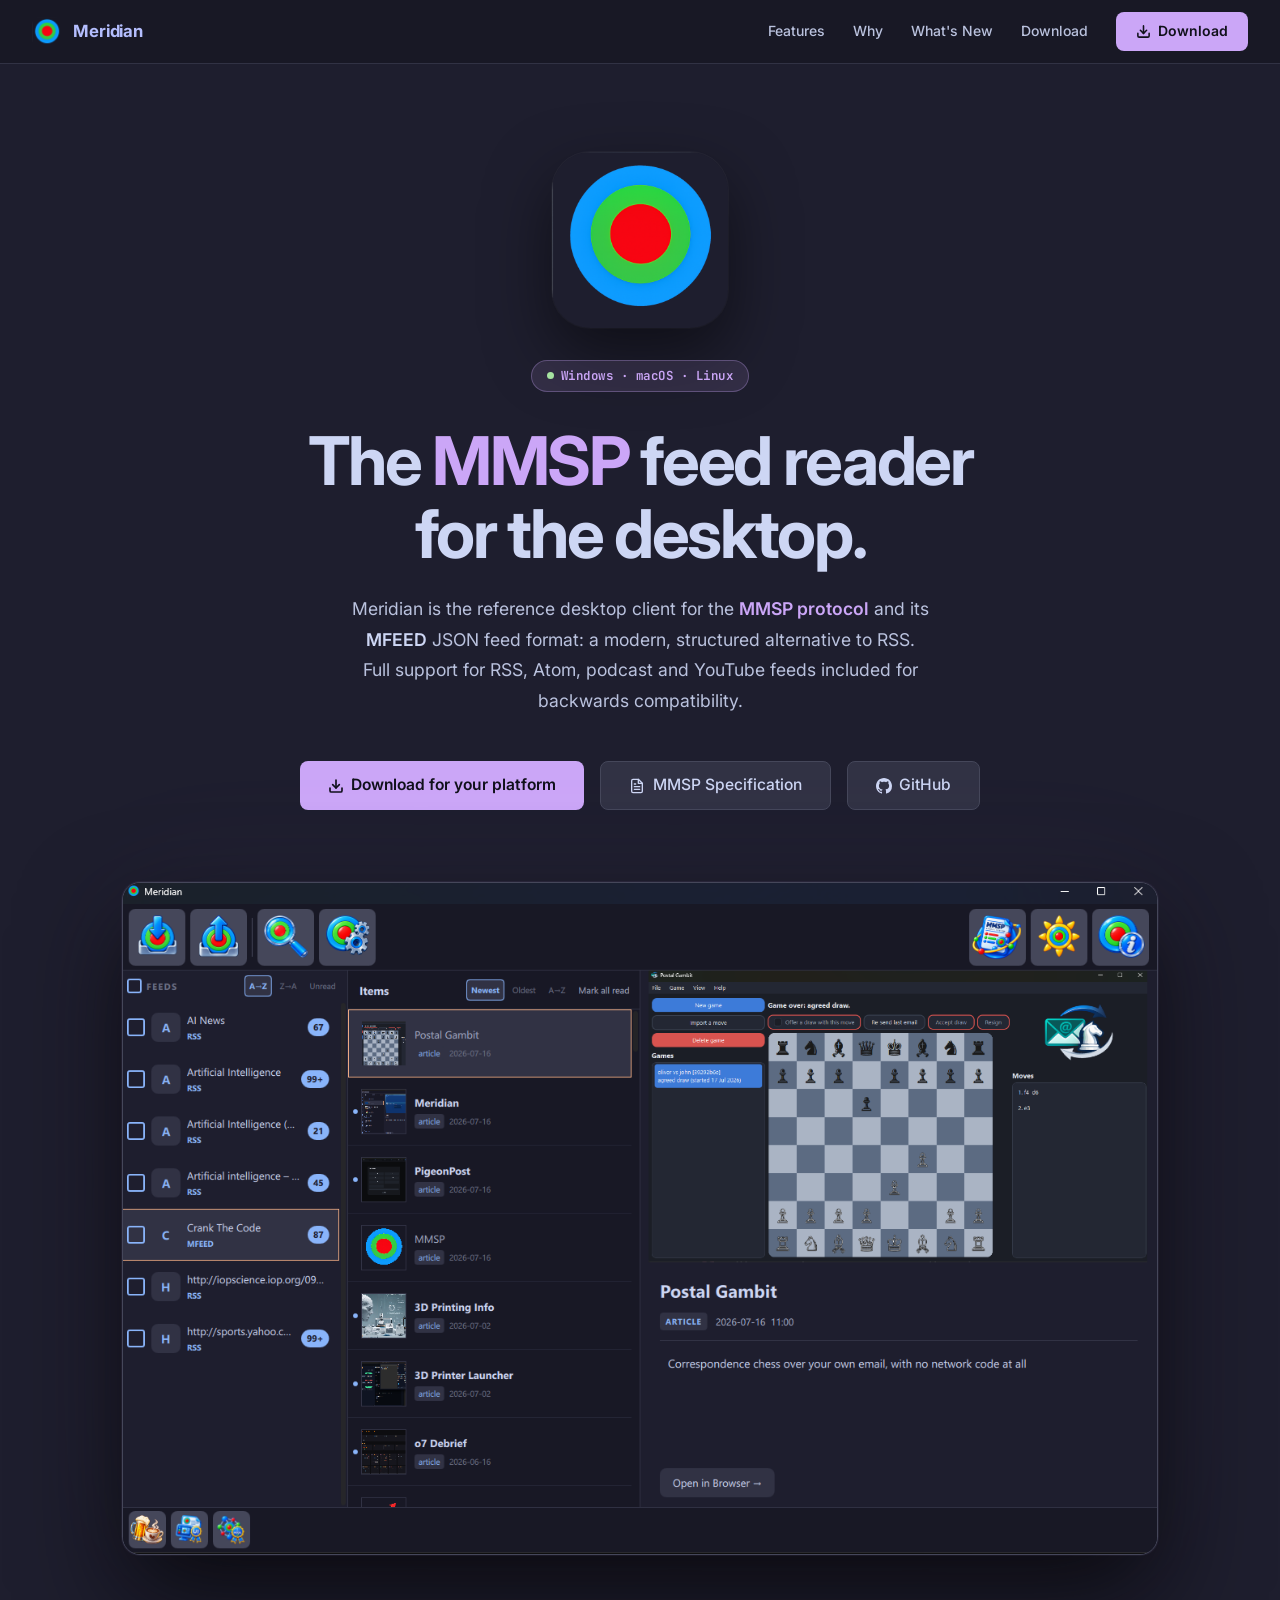
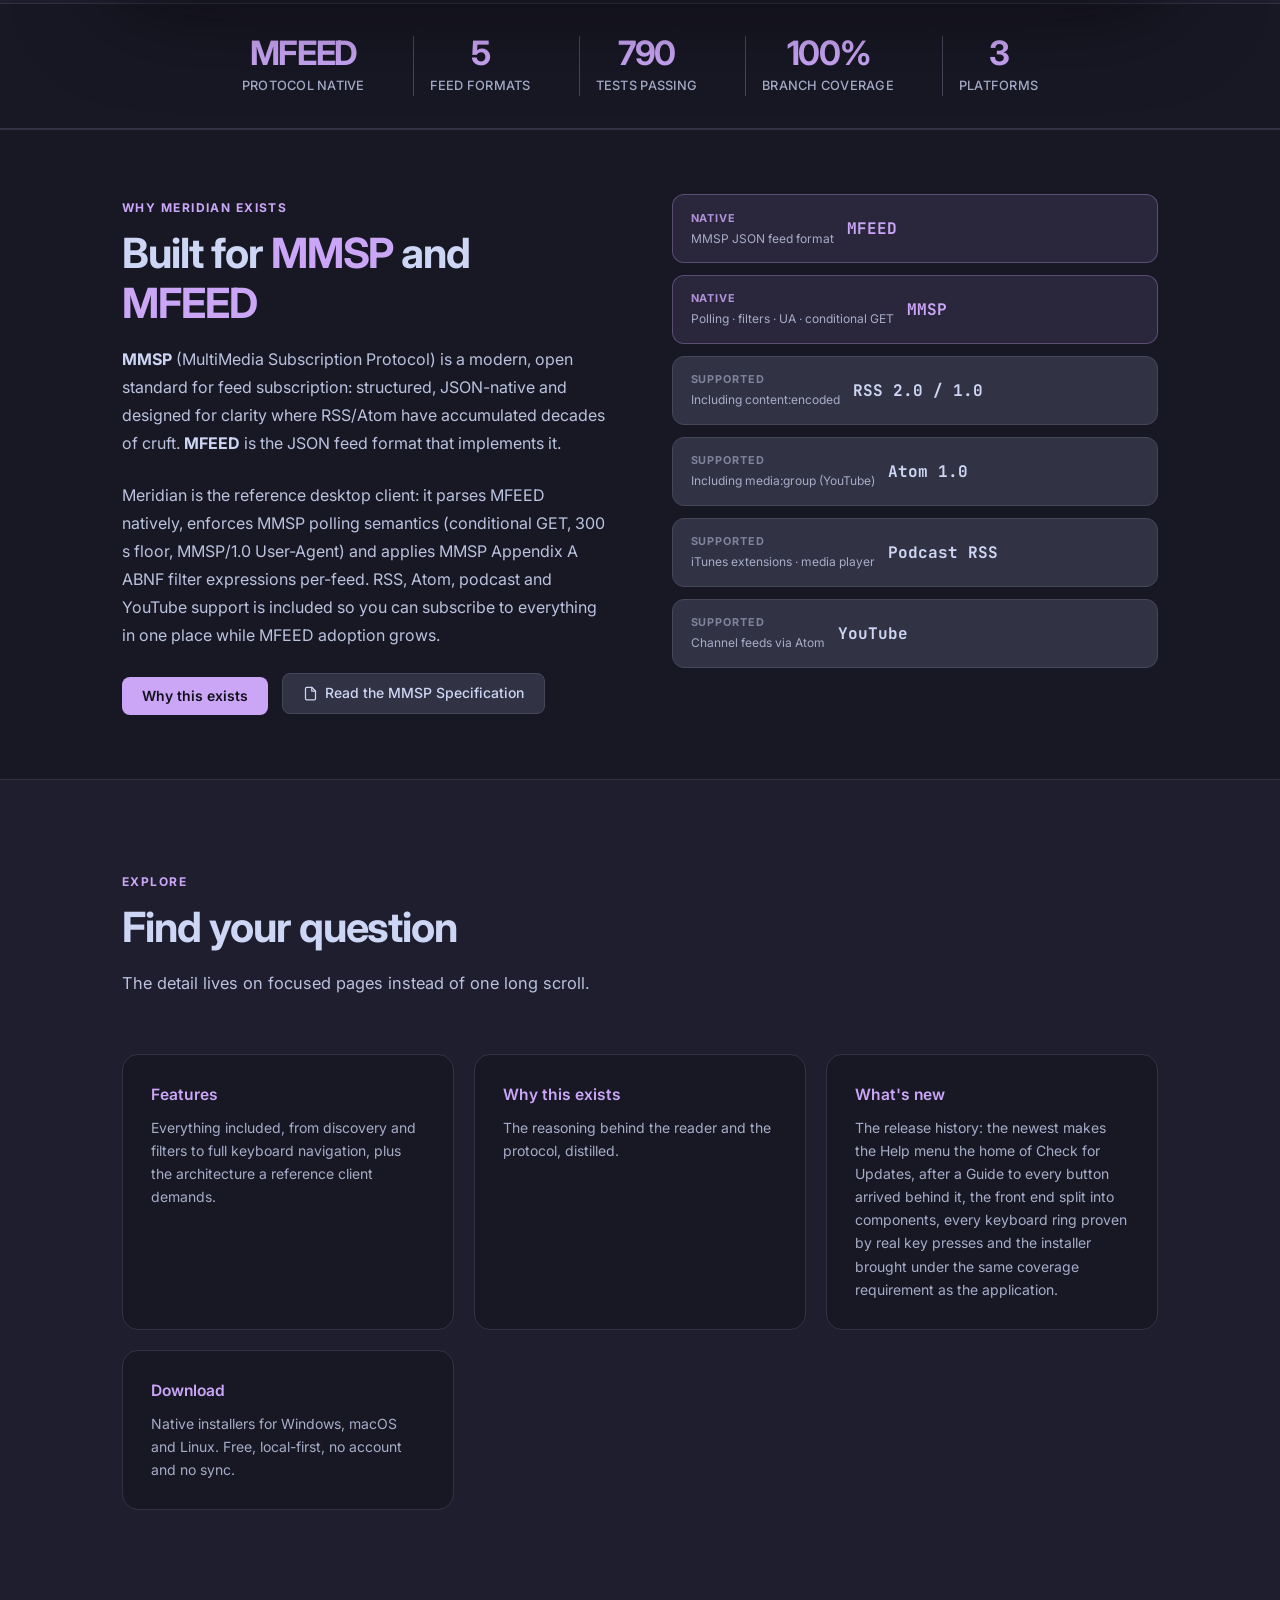
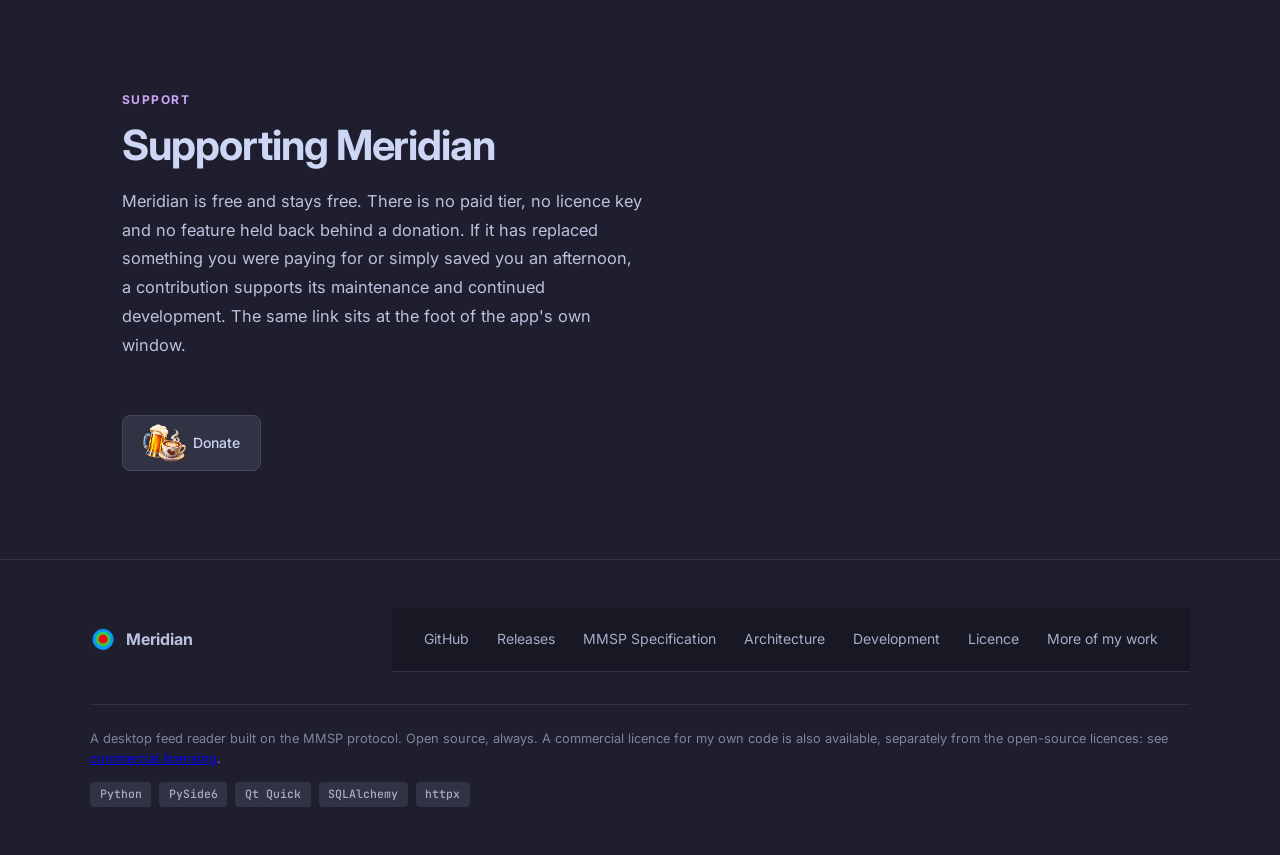
==== docs/index.html @ 567897d0 "Link the rest of my work from every footer Every page's footer now ends with More of my work, leadin" ====
<!DOCTYPE html>
<html lang="en">
<head>
  <meta charset="UTF-8">
  <meta name="viewport" content="width=device-width, initial-scale=1.0">
  <title>Meridian: MMSP / MFEED Reader</title>
  <meta name="description" content="The reference desktop client for the MMSP protocol and MFEED format. Also supports RSS, Atom, podcast and YouTube feeds. Native Qt Quick UI, Catppuccin themes, full keyboard navigation.">
  <link rel="icon" href="favicon.ico" sizes="any">
  <link rel="icon" type="image/png" sizes="32x32" href="favicon-32.png">
  <link rel="apple-touch-icon" href="meridian-512.png">
  <link rel="canonical" href="https://ernster.dev/meridian/">
  <!-- Social link previews. og:image must be an absolute URL and a raster
       format; Discord and X will not resolve a relative path or render SVG. -->
  <meta property="og:type" content="website">
  <meta property="og:site_name" content="Meridian">
  <meta property="og:url" content="https://ernster.dev/meridian/">
  <meta property="og:title" content="Meridian: MMSP / MFEED Reader">
  <meta property="og:description" content="The reference desktop client for the MMSP protocol and MFEED format. Also supports RSS, Atom, podcast and YouTube feeds. Native Qt Quick UI, Catppuccin themes, full keyboard navigation.">
  <meta property="og:image" content="https://ernster.dev/meridian/meridian-512.png">
  <meta property="og:image:width" content="512">
  <meta property="og:image:height" content="512">
  <meta property="og:image:alt" content="Meridian app icon">
  <meta property="og:locale" content="en_GB">
  <meta name="twitter:card" content="summary">
  <meta name="twitter:title" content="Meridian: MMSP / MFEED Reader">
  <meta name="twitter:description" content="The reference desktop client for the MMSP protocol and MFEED format. Also supports RSS, Atom, podcast and YouTube feeds.">
  <meta name="twitter:image" content="https://ernster.dev/meridian/meridian-512.png">
  <script type="application/ld+json">
  {
    "@context": "https://schema.org",
    "@type": "SoftwareApplication",
    "name": "Meridian",
    "operatingSystem": "Windows, macOS, Linux",
    "applicationCategory": "UtilitiesApplication",
    "applicationSubCategory": "Feed reader",
    "description": "The reference desktop client for the MMSP protocol and MFEED format. Also supports RSS, Atom, podcast and YouTube feeds. Native Qt Quick UI, Catppuccin themes, full keyboard navigation.",
    "url": "https://ernster.dev/meridian/",
    "downloadUrl": "https://github.com/oernster/meridian/releases",
    "softwareHelp": "https://github.com/oernster/meridian",
    "license": "https://github.com/oernster/meridian/blob/main/LICENSE",
    "image": "https://ernster.dev/meridian/meridian-512.png",
    "offers": {"@type": "Offer", "price": "0", "priceCurrency": "USD"},
    "author": {"@type": "Person", "name": "Oliver Ernster", "url": "https://github.com/oernster"}
  }
  </script>
  <link rel="preconnect" href="https://fonts.googleapis.com">
  <link rel="preconnect" href="https://fonts.gstatic.com" crossorigin>
  <link href="https://fonts.googleapis.com/css2?family=Inter:opsz,wght@14..32,300;14..32,400;14..32,500;14..32,600;14..32,700&family=JetBrains+Mono:wght@400;500&display=swap" rel="stylesheet">
  <link rel="stylesheet" href="styles.css">
</head>
<body>

<!-- ── Nav ──────────────────────────────────────────────────── -->
<nav>
  <a class="nav-brand" href="./">
    <img src="meridian-512.png" alt="Meridian icon">
    <span>Meridian</span>
  </a>
  <div class="nav-right">
    <a class="nav-link" href="features.html">Features</a>
    <a class="nav-link" href="why.html">Why</a>
    <a class="nav-link" href="whats-new.html">What's New</a>
    <a class="nav-link" href="download.html">Download</a>
    <a class="btn-primary" href="download.html">
      <svg width="15" height="15" viewBox="0 0 24 24" fill="none" stroke="currentColor" stroke-width="2.5" stroke-linecap="round" stroke-linejoin="round"><path d="M21 15v4a2 2 0 0 1-2 2H5a2 2 0 0 1-2-2v-4"/><polyline points="7 10 12 15 17 10"/><line x1="12" y1="15" x2="12" y2="3"/></svg>
      Download
    </a>
  </div>
</nav>

<!-- ── Hero ─────────────────────────────────────────────────── -->
<section class="hero">
  <img class="hero-icon fade" src="meridian-512.png" width="176" height="176" alt="Meridian app icon" fetchpriority="high" decoding="async">

  <div class="badge fade">
    <span class="badge-dot"></span>
    Windows · macOS · Linux
  </div>

  <h1 class="fade d1">The <span class="accent">MMSP</span> feed reader<br>for the desktop.</h1>

  <p class="hero-desc fade d2">
    Meridian is the reference desktop client for the <strong><a href="https://ernster.dev/MMSP-Spec/" style="color:var(--mauve);text-decoration:none;">MMSP protocol</a></strong> and its <strong>MFEED</strong> JSON feed format: a modern, structured alternative to RSS.
    Full support for RSS, Atom, podcast and YouTube feeds included for backwards compatibility.
  </p>

  <div class="hero-cta fade d3">
    <a class="btn-primary" href="download.html">
      <svg width="16" height="16" viewBox="0 0 24 24" fill="none" stroke="currentColor" stroke-width="2.5" stroke-linecap="round" stroke-linejoin="round"><path d="M21 15v4a2 2 0 0 1-2 2H5a2 2 0 0 1-2-2v-4"/><polyline points="7 10 12 15 17 10"/><line x1="12" y1="15" x2="12" y2="3"/></svg>
      Download for your platform
    </a>
    <a class="btn-secondary" href="https://ernster.dev/MMSP-Spec/">
      <svg width="16" height="16" viewBox="0 0 24 24" fill="none" stroke="currentColor" stroke-width="2" stroke-linecap="round" stroke-linejoin="round"><path d="M14 2H6a2 2 0 0 0-2 2v16a2 2 0 0 0 2 2h12a2 2 0 0 0 2-2V8z"/><polyline points="14 2 14 8 20 8"/><line x1="16" y1="13" x2="8" y2="13"/><line x1="16" y1="17" x2="8" y2="17"/><polyline points="10 9 9 9 8 9"/></svg>
      MMSP Specification
    </a>
    <a class="btn-secondary" href="https://github.com/oernster/meridian">
      <svg width="16" height="16" viewBox="0 0 24 24" fill="currentColor"><path d="M12 0C5.37 0 0 5.37 0 12c0 5.31 3.435 9.795 8.205 11.385.6.105.825-.255.825-.57 0-.285-.015-1.23-.015-2.235-3.015.555-3.795-.735-4.035-1.41-.135-.345-.72-1.41-1.23-1.695-.42-.225-1.02-.78-.015-.795.945-.015 1.62.87 1.845 1.23 1.08 1.815 2.805 1.305 3.495.99.105-.78.42-1.305.765-1.605-2.67-.3-5.46-1.335-5.46-5.925 0-1.305.465-2.385 1.23-3.225-.12-.3-.54-1.53.12-3.18 0 0 1.005-.315 3.3 1.23.96-.27 1.98-.405 3-.405s2.04.135 3 .405c2.295-1.56 3.3-1.23 3.3-1.23.66 1.65.24 2.88.12 3.18.765.84 1.23 1.905 1.23 3.225 0 4.605-2.805 5.625-5.475 5.925.435.375.81 1.095.81 2.22 0 1.605-.015 2.895-.015 3.3 0 .315.225.69.825.57A12.02 12.02 0 0 0 24 12c0-6.63-5.37-12-12-12z"/></svg>
      GitHub
    </a>
  </div>

  <div class="screenshot-wrap fade d4">
    <img
      src="meridian-screenshot.png"
      alt="Meridian feed reader main window: a band of picture controls along the top, the feed list, the item list and the article detail pane, then the donation button and the two licences along the foot"
    >
  </div>
</section>

<!-- ── Stats bar ─────────────────────────────────────────────── -->
<div class="stats-bar">
  <div class="stats-inner">
    <div class="stat">
      <div class="stat-value" style="color:var(--mauve)">MFEED</div>
      <div class="stat-label">Protocol native</div>
    </div>
    <div class="stat">
      <div class="stat-value">5</div>
      <div class="stat-label">Feed formats</div>
    </div>
    <div class="stat">
      <div class="stat-value">790</div>
      <div class="stat-label">Tests passing</div>
    </div>
    <div class="stat">
      <div class="stat-value">100%</div>
      <div class="stat-label">Branch coverage</div>
    </div>
    <div class="stat">
      <div class="stat-value">3</div>
      <div class="stat-label">Platforms</div>
    </div>
  </div>
</div>

<!-- ── MMSP callout ───────────────────────────────────────────── -->
<div class="mmsp-band">
  <section class="section" id="mmsp" style="padding-top:4rem;padding-bottom:4rem;">
    <div class="mmsp-inner">
      <div class="mmsp-text">
        <div class="section-label">Why Meridian exists</div>
        <h2 class="section-title" style="margin-bottom:1rem;">Built for <span style="color:var(--mauve)">MMSP</span> and <span style="color:var(--mauve)">MFEED</span></h2>
        <p style="color:var(--subtext1);font-size:1rem;line-height:1.75;margin-bottom:1.5rem;">
          <strong style="color:var(--text)">MMSP</strong> (MultiMedia Subscription Protocol) is a modern, open standard for feed subscription: structured, JSON-native and designed for clarity where RSS/Atom have accumulated decades of cruft.
          <strong style="color:var(--text)">MFEED</strong> is the JSON feed format that implements it.
        </p>
        <p style="color:var(--subtext1);font-size:1rem;line-height:1.75;margin-bottom:1.5rem;">
          Meridian is the reference desktop client: it parses MFEED natively, enforces MMSP polling semantics (conditional GET, 300 s floor, MMSP/1.0 User-Agent) and applies MMSP Appendix A ABNF filter expressions per-feed. RSS, Atom, podcast and YouTube support is included so you can subscribe to everything in one place while MFEED adoption grows.
        </p>
        <a class="btn-primary" href="why.html" style="display:inline-flex;">
          Why this exists
        </a>
        <a class="btn-secondary" href="https://ernster.dev/MMSP-Spec/" style="display:inline-flex;margin-left:0.6rem;">
          <svg width="15" height="15" viewBox="0 0 24 24" fill="none" stroke="currentColor" stroke-width="2" stroke-linecap="round" stroke-linejoin="round"><path d="M14 2H6a2 2 0 0 0-2 2v16a2 2 0 0 0 2 2h12a2 2 0 0 0 2-2V8z"/><polyline points="14 2 14 8 20 8"/></svg>
          Read the MMSP Specification
        </a>
      </div>
      <div class="mmsp-pills">
        <div class="proto-pill primary">
          <div class="proto-pill-label">Native</div>
          <div class="proto-pill-name">MFEED</div>
          <div class="proto-pill-desc">MMSP JSON feed format</div>
        </div>
        <div class="proto-pill primary">
          <div class="proto-pill-label">Native</div>
          <div class="proto-pill-name">MMSP</div>
          <div class="proto-pill-desc">Polling · filters · UA · conditional GET</div>
        </div>
        <div class="proto-pill secondary">
          <div class="proto-pill-label">Supported</div>
          <div class="proto-pill-name">RSS 2.0 / 1.0</div>
          <div class="proto-pill-desc">Including content:encoded</div>
        </div>
        <div class="proto-pill secondary">
          <div class="proto-pill-label">Supported</div>
          <div class="proto-pill-name">Atom 1.0</div>
          <div class="proto-pill-desc">Including media:group (YouTube)</div>
        </div>
        <div class="proto-pill secondary">
          <div class="proto-pill-label">Supported</div>
          <div class="proto-pill-name">Podcast RSS</div>
          <div class="proto-pill-desc">iTunes extensions · media player</div>
        </div>
        <div class="proto-pill secondary">
          <div class="proto-pill-label">Supported</div>
          <div class="proto-pill-name">YouTube</div>
          <div class="proto-pill-desc">Channel feeds via Atom</div>
        </div>
      </div>
    </div>
  </section>
</div>

<!-- ── Explore ───────────────────────────────────────────────── -->
<section class="section" id="explore">
  <div class="section-label">Explore</div>
  <h2 class="section-title">Find your question</h2>
  <p class="section-sub">The detail lives on focused pages instead of one long scroll.</p>
  <div class="features-grid">
    <div class="feat">
      <h3><a href="features.html" style="color:var(--mauve);text-decoration:none;">Features</a></h3>
      <p>Everything included, from discovery and filters to full keyboard navigation, plus the architecture a reference client demands.</p>
    </div>
    <div class="feat">
      <h3><a href="why.html" style="color:var(--mauve);text-decoration:none;">Why this exists</a></h3>
      <p>The reasoning behind the reader and the protocol, distilled.</p>
    </div>
    <div class="feat">
      <h3><a href="whats-new.html" style="color:var(--mauve);text-decoration:none;">What's new</a></h3>
      <p>The release history: the newest makes the Help menu the home of Check for Updates, after a Guide to every button arrived behind it, the front end split into components, every keyboard ring proven by real key presses and the installer brought under the same coverage requirement as the application.</p>
    </div>
    <div class="feat">
      <h3><a href="download.html" style="color:var(--mauve);text-decoration:none;">Download</a></h3>
      <p>Native installers for Windows, macOS and Linux. Free, local-first, no account and no sync.</p>
    </div>
  </div>
</section>

<!-- ── Supporting the project ───────────────────────── -->
<section class="section" id="support">
  <div class="section-label">Support</div>
  <h2 class="section-title">Supporting Meridian</h2>
  <p class="section-sub">Meridian is free and stays free. There is no paid tier, no licence key and no
    feature held back behind a donation. If it has replaced something you were paying for or simply saved
    you an afternoon, a contribution supports its maintenance and continued development. The same link
    sits at the foot of the app's own window.</p>
  <div style="margin-top:1.75rem;">
    <a class="btn-secondary donate" href="https://www.paypal.com/ncp/payment/89J6EEWMC9FSL">
      <img src="donate.png" alt="">
      Donate
    </a>
  </div>
</section>

<!-- ── Footer ────────────────────────────────────────────────── -->
<footer>
  <div class="footer-inner">
    <div class="footer-top">
      <a class="footer-brand" href="./">
        <img src="meridian-512.png" alt="Meridian">
        <span>Meridian</span>
      </a>
      <nav class="footer-links">
        <a href="https://github.com/oernster/meridian">GitHub</a>
        <a href="https://github.com/oernster/meridian/releases">Releases</a>
        <a href="https://ernster.dev/MMSP-Spec/">MMSP Specification</a>
        <a href="https://github.com/oernster/meridian/blob/main/ARCHITECTURE.md">Architecture</a>
        <a href="https://github.com/oernster/meridian/blob/main/DEVELOPMENT.md">Development</a>
        <a href="https://github.com/oernster/meridian/blob/main/LICENSE">Licence</a>
        <a href="https://ernster.dev">More of my work</a>
      </nav>
    </div>
    <div class="footer-bottom">
      <p>A desktop feed reader built on the MMSP protocol. Open source, always. A commercial licence for my own code is also available, separately from the open-source licences: see <a href="https://ernster.dev/commercial-licensing.html">commercial licensing</a>.</p>
      <div class="chips">
        <span class="chip">Python</span>
        <span class="chip">PySide6</span>
        <span class="chip">Qt Quick</span>
        <span class="chip">SQLAlchemy</span>
        <span class="chip">httpx</span>
      </div>
    </div>
  </div>
</footer>

<script>
    // The site was one long page; these anchors now live on their own pages.
    // Old deep links (bookmarks, shared URLs) land here first and hop across.
    (function () {
        var moved = {
            '#features': 'features.html#features',
            '#architecture': 'features.html#architecture',
            '#whats-new': 'whats-new.html',
            '#download': 'download.html'
        };
        var target = moved[window.location.hash];
        if (target) { window.location.replace(target); }
    })();
</script>
</body>
</html>
---- docs/styles.css ----
/* Catppuccin Mocha palette */
:root {
  --base:     #1e1e2e;
  --mantle:   #181825;
  --crust:    #11111b;
  --surface0: #313244;
  --surface1: #45475a;
  --surface2: #585b70;
  --overlay0: #6c7086;
  --overlay1: #7f849c;
  --subtext0: #a6adc8;
  --subtext1: #bac2de;
  --text:     #cdd6f4;
  --lavender: #b4befe;
  --blue:     #89b4fa;
  --sapphire: #74c7ec;
  --teal:     #94e2d5;
  --green:    #a6e3a1;
  --yellow:   #f9e2af;
  --peach:    #fab387;
  --mauve:    #cba6f7;
  --pink:     #f5c2e7;
}

*, *::before, *::after { box-sizing: border-box; margin: 0; padding: 0; }

html { scroll-behavior: smooth; }

body {
  font-family: 'Inter', system-ui, sans-serif;
  background: var(--base);
  color: var(--text);
  line-height: 1.6;
  -webkit-font-smoothing: antialiased;
}

/* ── Navigation ─────────────────────────────────────────── */
nav {
  position: sticky;
  top: 0;
  z-index: 100;
  background: rgba(24, 24, 37, 0.88);
  backdrop-filter: blur(14px);
  -webkit-backdrop-filter: blur(14px);
  border-bottom: 1px solid var(--surface0);
  padding: 0 2rem;
  height: 64px;
  display: flex;
  align-items: center;
  justify-content: space-between;
}

.nav-brand {
  display: flex;
  align-items: center;
  gap: 0.7rem;
  text-decoration: none;
}

.nav-brand img {
  width: 30px;
  height: 30px;
  border-radius: 8px;
}

.nav-brand span {
  font-size: 1.05rem;
  font-weight: 700;
  letter-spacing: -0.01em;
  color: var(--lavender);
}

.nav-right {
  display: flex;
  align-items: center;
  gap: 1.75rem;
}

.nav-right a.nav-link {
  color: var(--subtext1);
  text-decoration: none;
  font-size: 0.875rem;
  font-weight: 500;
  transition: color 0.18s;
}

.nav-right a.nav-link:hover { color: var(--text); }

/* ── Buttons ─────────────────────────────────────────────── */
.btn-primary {
  display: inline-flex;
  align-items: center;
  gap: 0.45rem;
  background: var(--mauve);
  color: var(--crust);
  text-decoration: none;
  font-weight: 600;
  font-size: 0.875rem;
  padding: 0.5rem 1.25rem;
  border-radius: 8px;
  transition: opacity 0.18s, transform 0.15s;
  white-space: nowrap;
}
.btn-primary:hover { opacity: 0.88; transform: translateY(-1px); }

.btn-secondary {
  display: inline-flex;
  align-items: center;
  gap: 0.45rem;
  background: var(--surface0);
  color: var(--text);
  text-decoration: none;
  font-weight: 500;
  font-size: 0.875rem;
  padding: 0.5rem 1.25rem;
  border-radius: 8px;
  border: 1px solid var(--surface1);
  transition: background 0.18s, transform 0.15s;
  white-space: nowrap;
}
.btn-secondary:hover { background: var(--surface1); transform: translateY(-1px); }

/* ── Hero ────────────────────────────────────────────────── */
.hero {
  max-width: 1100px;
  margin: 0 auto;
  padding: 5.5rem 2rem 3rem;
  text-align: center;
}

.hero-icon {
  display: block;
  width: 176px;
  height: 176px;
  border-radius: 38px;
  margin: 0 auto 2rem;
  box-shadow: 0 26px 64px rgba(0, 0, 0, 0.5), 0 0 0 1px rgba(255, 255, 255, 0.04);
}

.badge {
  display: inline-flex;
  align-items: center;
  gap: 0.45rem;
  background: rgba(203, 166, 247, 0.12);
  border: 1px solid rgba(203, 166, 247, 0.3);
  color: var(--mauve);
  font-size: 0.78rem;
  font-weight: 600;
  font-family: 'JetBrains Mono', monospace;
  padding: 0.3rem 0.9rem;
  border-radius: 99px;
  margin-bottom: 2rem;
  letter-spacing: 0.04em;
}

.badge-dot {
  width: 7px;
  height: 7px;
  border-radius: 50%;
  background: var(--green);
  flex-shrink: 0;
}

h1 {
  font-size: clamp(2.6rem, 6vw, 4.2rem);
  font-weight: 700;
  letter-spacing: -0.035em;
  line-height: 1.1;
  margin-bottom: 1.4rem;
}

h1 .accent { color: var(--mauve); }

.hero-desc {
  font-size: 1.1rem;
  color: var(--subtext1);
  max-width: 580px;
  margin: 0 auto 2.75rem;
  line-height: 1.75;
}

.hero-desc strong { color: var(--text); font-weight: 600; }

.hero-cta {
  display: flex;
  gap: 1rem;
  justify-content: center;
  flex-wrap: wrap;
  margin-bottom: 4.5rem;
}

.hero-cta .btn-primary,
.hero-cta .btn-secondary {
  font-size: 0.975rem;
  padding: 0.7rem 1.75rem;
}

.screenshot-wrap {
  position: relative;
  border-radius: 18px;
  overflow: hidden;
  border: 1px solid var(--surface1);
  box-shadow:
    0 0 0 1px rgba(203, 166, 247, 0.06),
    0 40px 100px rgba(0, 0, 0, 0.7),
    0 0 140px rgba(203, 166, 247, 0.06);
}

.screenshot-wrap img {
  width: 100%;
  display: block;
}

/* ── Stats bar ───────────────────────────────────────────── */
.stats-bar {
  background: var(--mantle);
  border-top: 1px solid var(--surface0);
  border-bottom: 1px solid var(--surface0);
}

.stats-inner {
  max-width: 1100px;
  margin: 0 auto;
  padding: 2rem 2rem;
  display: flex;
  gap: 2rem;
  flex-wrap: wrap;
  justify-content: center;
  align-items: center;
}

.stat {
  text-align: center;
  padding: 0 1rem;
}

.stat + .stat {
  border-left: 1px solid var(--surface1);
}

.stat-value {
  font-size: 2.1rem;
  font-weight: 700;
  letter-spacing: -0.04em;
  color: var(--mauve);
  line-height: 1;
  margin-bottom: 0.4rem;
}

.stat-label {
  font-size: 0.8rem;
  color: var(--subtext0);
  font-weight: 500;
  letter-spacing: 0.02em;
  text-transform: uppercase;
}

/* ── Generic section wrapper ─────────────────────────────── */
.section {
  max-width: 1100px;
  margin: 0 auto;
  padding: 5.5rem 2rem;
}

.section-label {
  display: inline-block;
  color: var(--mauve);
  font-size: 0.75rem;
  font-weight: 700;
  letter-spacing: 0.12em;
  text-transform: uppercase;
  margin-bottom: 0.75rem;
}

.section-title {
  font-size: clamp(1.8rem, 4vw, 2.6rem);
  font-weight: 700;
  letter-spacing: -0.025em;
  line-height: 1.2;
  margin-bottom: 1rem;
}

.section-sub {
  font-size: 1.025rem;
  color: var(--subtext1);
  max-width: 520px;
  line-height: 1.75;
  margin-bottom: 3.5rem;
}

/* ── Features grid ───────────────────────────────────────── */
.features-grid {
  display: grid;
  grid-template-columns: repeat(auto-fill, minmax(305px, 1fr));
  gap: 1.25rem;
}

.feat {
  background: var(--mantle);
  border: 1px solid var(--surface0);
  border-radius: 16px;
  padding: 1.75rem;
  transition: border-color 0.2s, transform 0.2s;
}
.feat:hover {
  border-color: var(--surface2);
  transform: translateY(-3px);
}

.feat-icon {
  width: 44px;
  height: 44px;
  border-radius: 12px;
  display: flex;
  align-items: center;
  justify-content: center;
  margin-bottom: 1.1rem;
  flex-shrink: 0;
}

.ic-mauve   { background: rgba(203,166,247,0.15); color: var(--mauve); }
.ic-blue    { background: rgba(137,180,250,0.15); color: var(--blue); }
.ic-teal    { background: rgba(148,226,213,0.15); color: var(--teal); }
.ic-green   { background: rgba(166,227,161,0.15); color: var(--green); }
.ic-peach   { background: rgba(250,179,135,0.15); color: var(--peach); }
.ic-sapp    { background: rgba(116,199,236,0.15); color: var(--sapphire); }
.ic-lav     { background: rgba(180,190,254,0.15); color: var(--lavender); }
.ic-yellow  { background: rgba(249,226,175,0.15); color: var(--yellow); }
.ic-pink    { background: rgba(245,194,231,0.15); color: var(--pink); }

.feat h3 {
  font-size: 0.975rem;
  font-weight: 600;
  color: var(--text);
  margin-bottom: 0.5rem;
}

.feat p {
  font-size: 0.875rem;
  color: var(--subtext0);
  line-height: 1.65;
}

/* ── Divider ─────────────────────────────────────────────── */
.divider {
  max-width: 1100px;
  margin: 0 auto;
  height: 1px;
  background: var(--surface0);
}

/* ── Changelog ───────────────────────────────────────────── */
.changelog-grid {
  display: grid;
  grid-template-columns: repeat(auto-fill, minmax(340px, 1fr));
  gap: 1.25rem;
}

.cl-entry {
  background: var(--mantle);
  border: 1px solid var(--surface0);
  border-radius: 16px;
  padding: 1.75rem;
}

.ver-tag {
  display: inline-flex;
  align-items: center;
  background: rgba(203,166,247,0.12);
  border: 1px solid rgba(203,166,247,0.25);
  color: var(--mauve);
  font-size: 0.775rem;
  font-weight: 600;
  font-family: 'JetBrains Mono', monospace;
  padding: 0.25rem 0.75rem;
  border-radius: 6px;
  margin-bottom: 1rem;
  letter-spacing: 0.03em;
}

.cl-entry h3 {
  font-size: 1rem;
  font-weight: 600;
  color: var(--text);
  margin-bottom: 0.9rem;
  line-height: 1.3;
}

.cl-entry ul {
  list-style: none;
  display: flex;
  flex-direction: column;
  gap: 0.5rem;
}

.cl-entry li {
  font-size: 0.875rem;
  color: var(--subtext1);
  line-height: 1.55;
  padding-left: 1.2rem;
  position: relative;
}

.cl-entry li::before {
  content: '';
  position: absolute;
  left: 0;
  top: 0.55em;
  width: 5px;
  height: 5px;
  border-radius: 50%;
  background: var(--mauve);
  opacity: 0.65;
}

/* ── Download ────────────────────────────────────────────── */
.install-band {
  background: var(--mantle);
  border-top: 1px solid var(--surface0);
  border-bottom: 1px solid var(--surface0);
}

#download .section-sub { margin-bottom: 1.25rem; }

.dl-version {
  display: inline-block;
  margin-top: 4px;
  font-size: 14px;
  color: var(--mauve);
  border: 1px solid var(--surface1);
  border-radius: 999px;
  padding: 4px 14px;
  font-family: 'JetBrains Mono', monospace;
}

.downloads {
  display: grid;
  grid-template-columns: repeat(auto-fit, minmax(260px, 1fr));
  gap: 16px;
  margin-top: 28px;
}

.dl-card {
  background: var(--crust);
  border: 1px solid var(--surface0);
  border-radius: 16px;
  padding: 24px 20px;
  text-align: center;
  display: flex;
  flex-direction: column;
  gap: 6px;
}

.dl-card .ico { font-size: 30px; }
.dl-card h3 { margin: 4px 0 0; font-size: 18px; color: var(--text); }
.dl-card .req { color: var(--subtext0); font-size: 13px; margin: 0; }
.dl-card .btn-primary { margin: 14px auto 4px; }
.dl-card .meta {
  color: var(--subtext0);
  font-size: 12.5px;
  min-height: 1.2em;
  margin: 0;
}
.dl-card .how { color: var(--subtext0); font-size: 13px; margin: 8px 0 0; }
.dl-card code {
  background: var(--surface0);
  border: 1px solid var(--surface1);
  border-radius: 6px;
  padding: 1px 6px;
  font-size: 12px;
  font-family: 'JetBrains Mono', monospace;
  color: var(--text);
}

.dl-links {
  text-align: center;
  color: var(--subtext0);
  font-size: 14px;
  margin: 18px 0 0;
}
.dl-links a { color: var(--mauve); text-decoration: none; }
.dl-links a:hover { text-decoration: underline; }

/* ── Footer ──────────────────────────────────────────────── */
footer {
  border-top: 1px solid var(--surface0);
  padding: 3rem 2rem;
}

.footer-inner {
  max-width: 1100px;
  margin: 0 auto;
}

.footer-top {
  display: flex;
  align-items: center;
  justify-content: space-between;
  flex-wrap: wrap;
  gap: 1.5rem;
  margin-bottom: 2rem;
}

.footer-brand {
  display: flex;
  align-items: center;
  gap: 0.6rem;
  text-decoration: none;
}

.footer-brand img {
  width: 26px;
  height: 26px;
  border-radius: 6px;
}

.footer-brand span {
  font-size: 1rem;
  font-weight: 700;
  color: var(--subtext1);
}

.footer-links {
  display: flex;
  gap: 1.75rem;
  flex-wrap: wrap;
}

.footer-links a {
  color: var(--subtext0);
  text-decoration: none;
  font-size: 0.875rem;
  transition: color 0.18s;
}
.footer-links a:hover { color: var(--text); }

.footer-bottom {
  border-top: 1px solid var(--surface0);
  padding-top: 1.5rem;
  display: flex;
  align-items: center;
  justify-content: space-between;
  flex-wrap: wrap;
  gap: 0.75rem;
}

.footer-bottom p {
  font-size: 0.8rem;
  color: var(--overlay1);
}

.footer-bottom .chips {
  display: flex;
  gap: 0.5rem;
  flex-wrap: wrap;
}

.chip {
  background: var(--surface0);
  color: var(--subtext0);
  font-size: 0.72rem;
  font-weight: 500;
  padding: 0.2rem 0.6rem;
  border-radius: 4px;
  font-family: 'JetBrains Mono', monospace;
}

/* ── Responsive ──────────────────────────────────────────── */
@media (max-width: 640px) {
  nav { padding: 0 1rem; }
  .nav-right .nav-link { display: none; }
  .hero { padding: 3rem 1.25rem 2rem; }
  .section { padding: 3.5rem 1.25rem; }
  .features-grid { grid-template-columns: 1fr; }
  .changelog-grid { grid-template-columns: 1fr; }
  .stat + .stat { border-left: none; border-top: 1px solid var(--surface1); }
  .stats-inner { flex-direction: column; gap: 1.25rem; }
}

/* ── MMSP callout band ───────────────────────────────────── */
.mmsp-band {
  background: var(--mantle);
  border-top: 1px solid var(--surface0);
  border-bottom: 1px solid var(--surface0);
}

.mmsp-inner {
  display: grid;
  grid-template-columns: 1fr 1fr;
  gap: 4rem;
  align-items: start;
}

.mmsp-pills {
  display: flex;
  flex-direction: column;
  gap: 0.75rem;
}

.proto-pill {
  border-radius: 12px;
  padding: 0.9rem 1.1rem;
  display: grid;
  grid-template-columns: auto 1fr;
  grid-template-rows: auto auto;
  column-gap: 0.85rem;
  row-gap: 0.1rem;
  align-items: center;
}

.proto-pill.primary {
  background: rgba(203,166,247,0.1);
  border: 1px solid rgba(203,166,247,0.3);
}

.proto-pill.secondary {
  background: var(--surface0);
  border: 1px solid var(--surface1);
}

.proto-pill-label {
  grid-column: 1;
  grid-row: 1;
  font-size: 0.68rem;
  font-weight: 700;
  letter-spacing: 0.08em;
  text-transform: uppercase;
  color: var(--overlay1);
  white-space: nowrap;
}

.proto-pill.primary .proto-pill-label { color: var(--mauve); opacity: 0.85; }

.proto-pill-name {
  grid-column: 2;
  grid-row: 1 / 3;
  font-size: 1rem;
  font-weight: 700;
  color: var(--text);
  font-family: 'JetBrains Mono', monospace;
  align-self: center;
}

.proto-pill.primary .proto-pill-name { color: var(--mauve); }

.proto-pill-desc {
  grid-column: 1;
  grid-row: 2;
  font-size: 0.75rem;
  color: var(--subtext0);
  white-space: nowrap;
}

@media (max-width: 768px) {
  .mmsp-inner { grid-template-columns: 1fr; gap: 2.5rem; }
}

/* ── Entrance animation ──────────────────────────────────── */
@keyframes fadeUp {
  from { opacity: 0; transform: translateY(18px); }
  to   { opacity: 1; transform: translateY(0); }
}
.fade { animation: fadeUp 0.52s ease both; }
.d1 { animation-delay: 0.08s; }
.d2 { animation-delay: 0.18s; }
.d3 { animation-delay: 0.28s; }
.d4 { animation-delay: 0.38s; }

/* ── Long-form prose (the Why this exists page) ───────────── */
.prose p {
  font-size: 1rem;
  color: var(--subtext1);
  line-height: 1.75;
  max-width: 720px;
  margin-bottom: 1.5rem;
}
.prose p:last-child { margin-bottom: 0; }
.prose p a { color: var(--mauve); text-decoration: none; }
.prose p a:hover { text-decoration: underline; }
.prose strong { color: var(--text); font-weight: 600; }

/* ── Donate ──────────────────────────────────────────────── */
/* The mark is sized in em against the button's own type, so the two stay in
   proportion if that type ever changes; display: block drops the inline
   descender space that would otherwise add a stray couple of pixels under the
   artwork. One line box tall would make this button exactly the height of a
   text-only one beside it, which was tried and is wrong: the artwork is a
   detailed picture rather than a glyph and is not readable at that size. The
   mark takes 1.8 times a line instead, so this button is deliberately the
   taller of the two. */
.btn-secondary.donate img {
  display: block;
  width: auto;
  height: 2.7em;
}
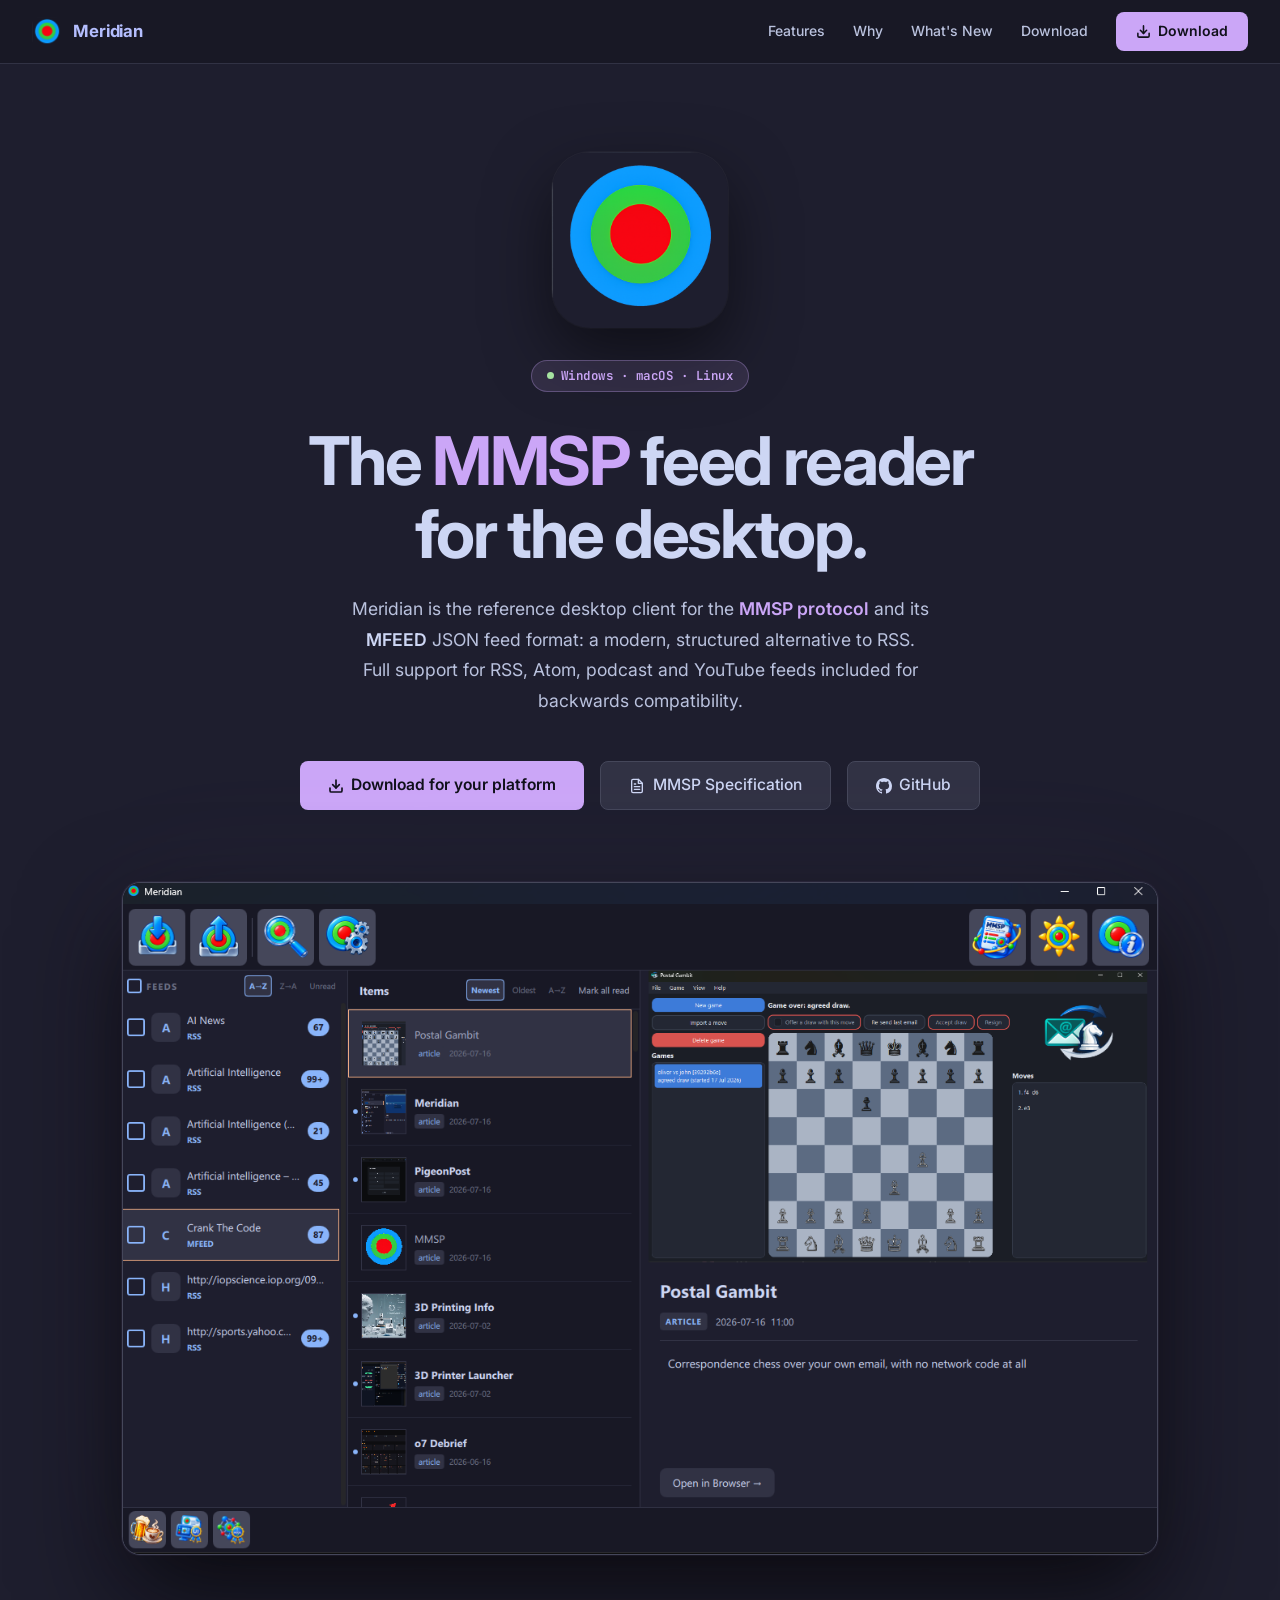
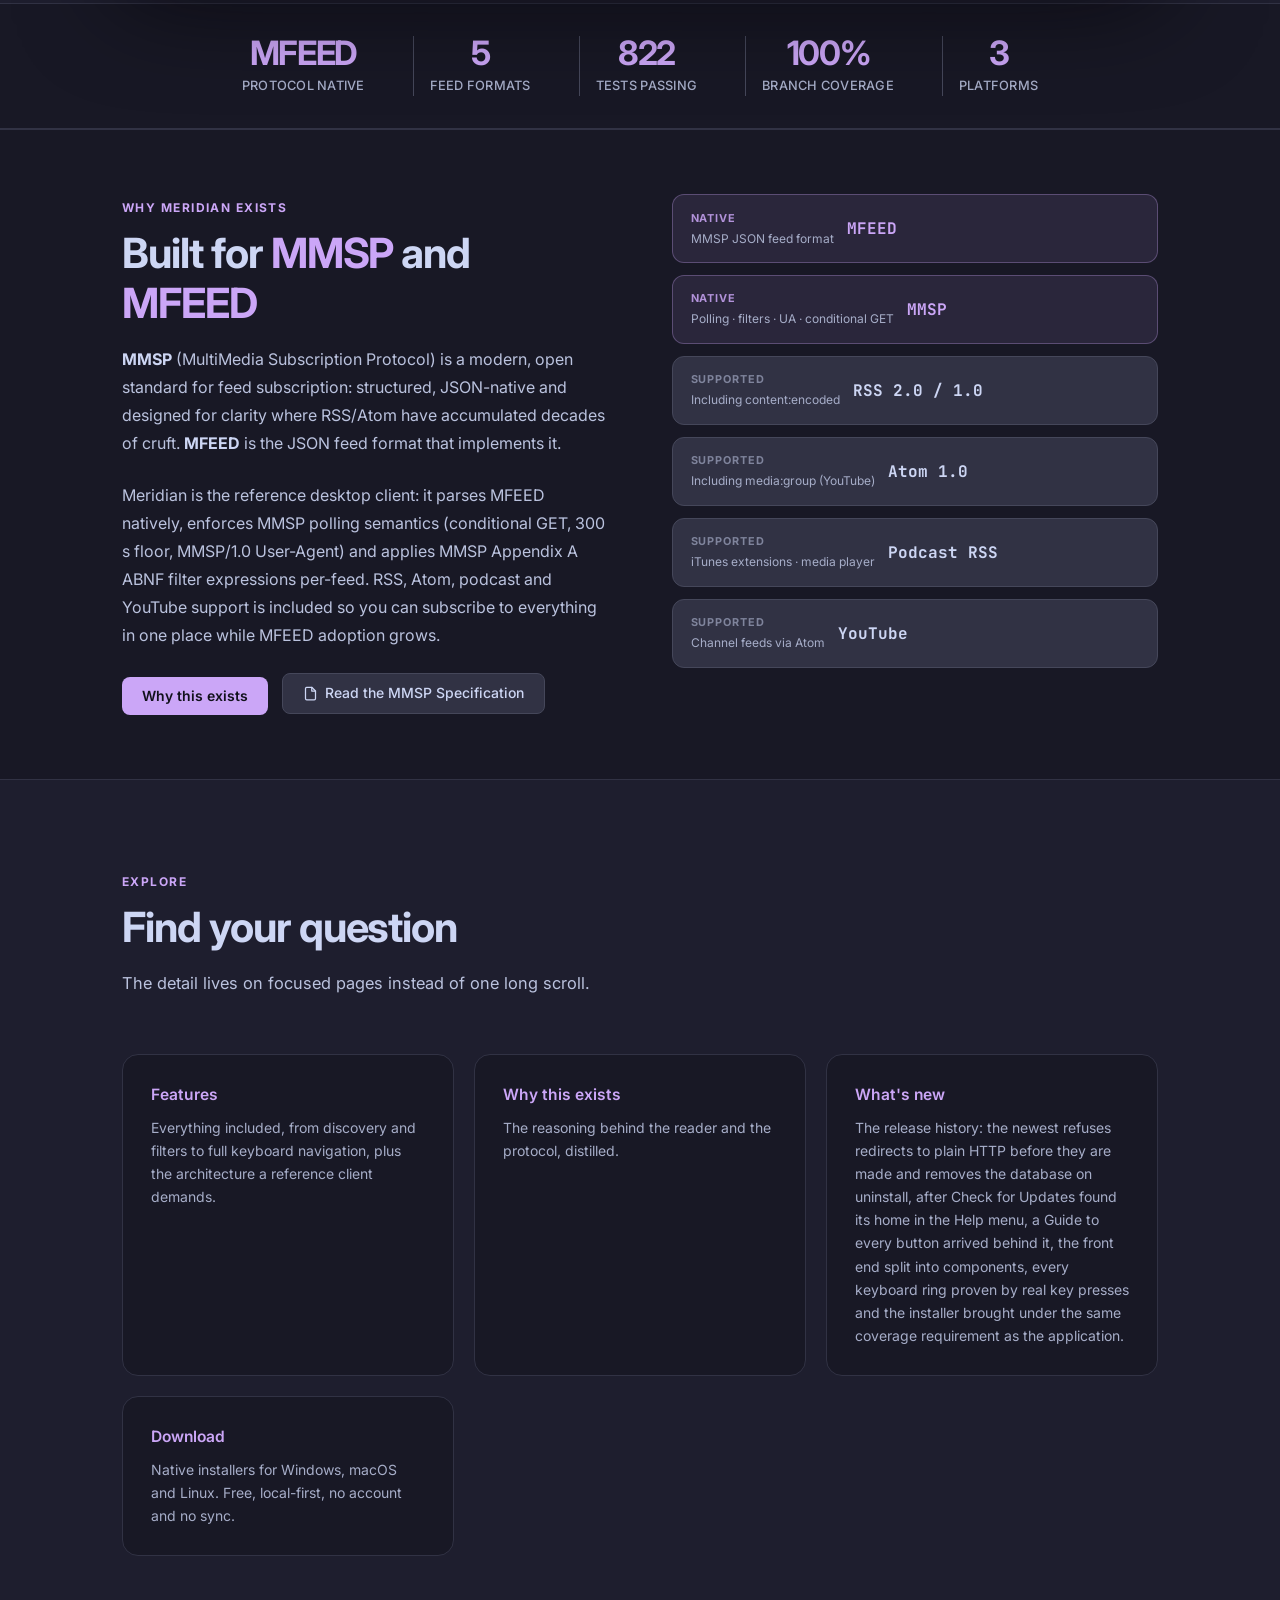
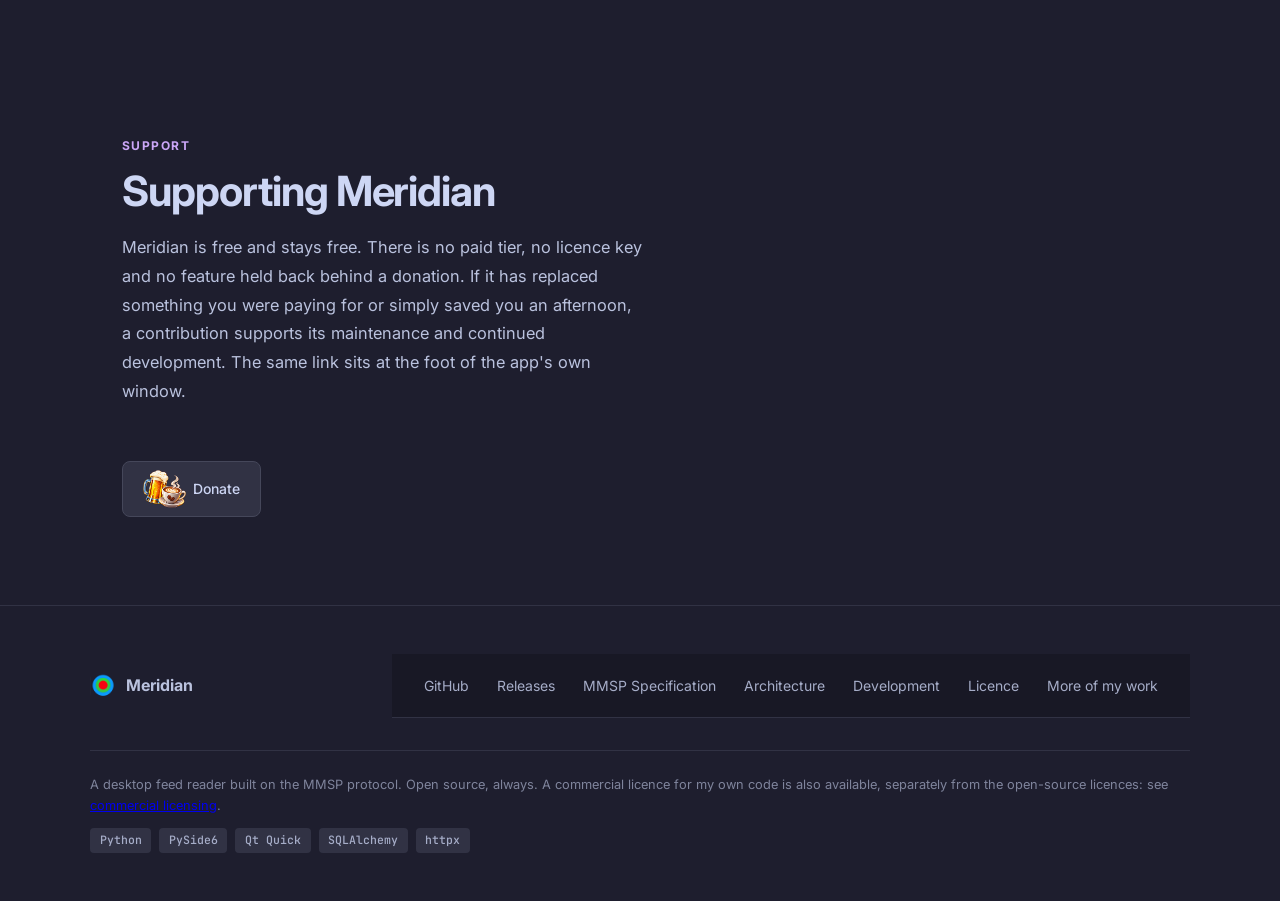
==== commit 7a786c6d: "Bring the docs and site in line with HTTPS-only redirects and the uninstall data fix Bump to the nex" ====
--- a/docs/index.html
+++ b/docs/index.html
@@ -46,7 +46,7 @@
   <link rel="preconnect" href="https://fonts.googleapis.com">
   <link rel="preconnect" href="https://fonts.gstatic.com" crossorigin>
   <link href="https://fonts.googleapis.com/css2?family=Inter:opsz,wght@14..32,300;14..32,400;14..32,500;14..32,600;14..32,700&family=JetBrains+Mono:wght@400;500&display=swap" rel="stylesheet">
-  <link rel="stylesheet" href="styles.css">
+  <link rel="stylesheet" href="styles.css?v=136b6f3849">
 </head>
 <body>
 
@@ -119,7 +119,7 @@
       <div class="stat-label">Feed formats</div>
     </div>
     <div class="stat">
-      <div class="stat-value">790</div>
+      <div class="stat-value">822</div>
       <div class="stat-label">Tests passing</div>
     </div>
     <div class="stat">
@@ -207,7 +207,7 @@
     </div>
     <div class="feat">
       <h3><a href="whats-new.html" style="color:var(--mauve);text-decoration:none;">What's new</a></h3>
-      <p>The release history: the newest makes the Help menu the home of Check for Updates, after a Guide to every button arrived behind it, the front end split into components, every keyboard ring proven by real key presses and the installer brought under the same coverage requirement as the application.</p>
+      <p>The release history: the newest refuses redirects to plain HTTP before they are made and removes the database on uninstall, after Check for Updates found its home in the Help menu, a Guide to every button arrived behind it, the front end split into components, every keyboard ring proven by real key presses and the installer brought under the same coverage requirement as the application.</p>
     </div>
     <div class="feat">
       <h3><a href="download.html" style="color:var(--mauve);text-decoration:none;">Download</a></h3>
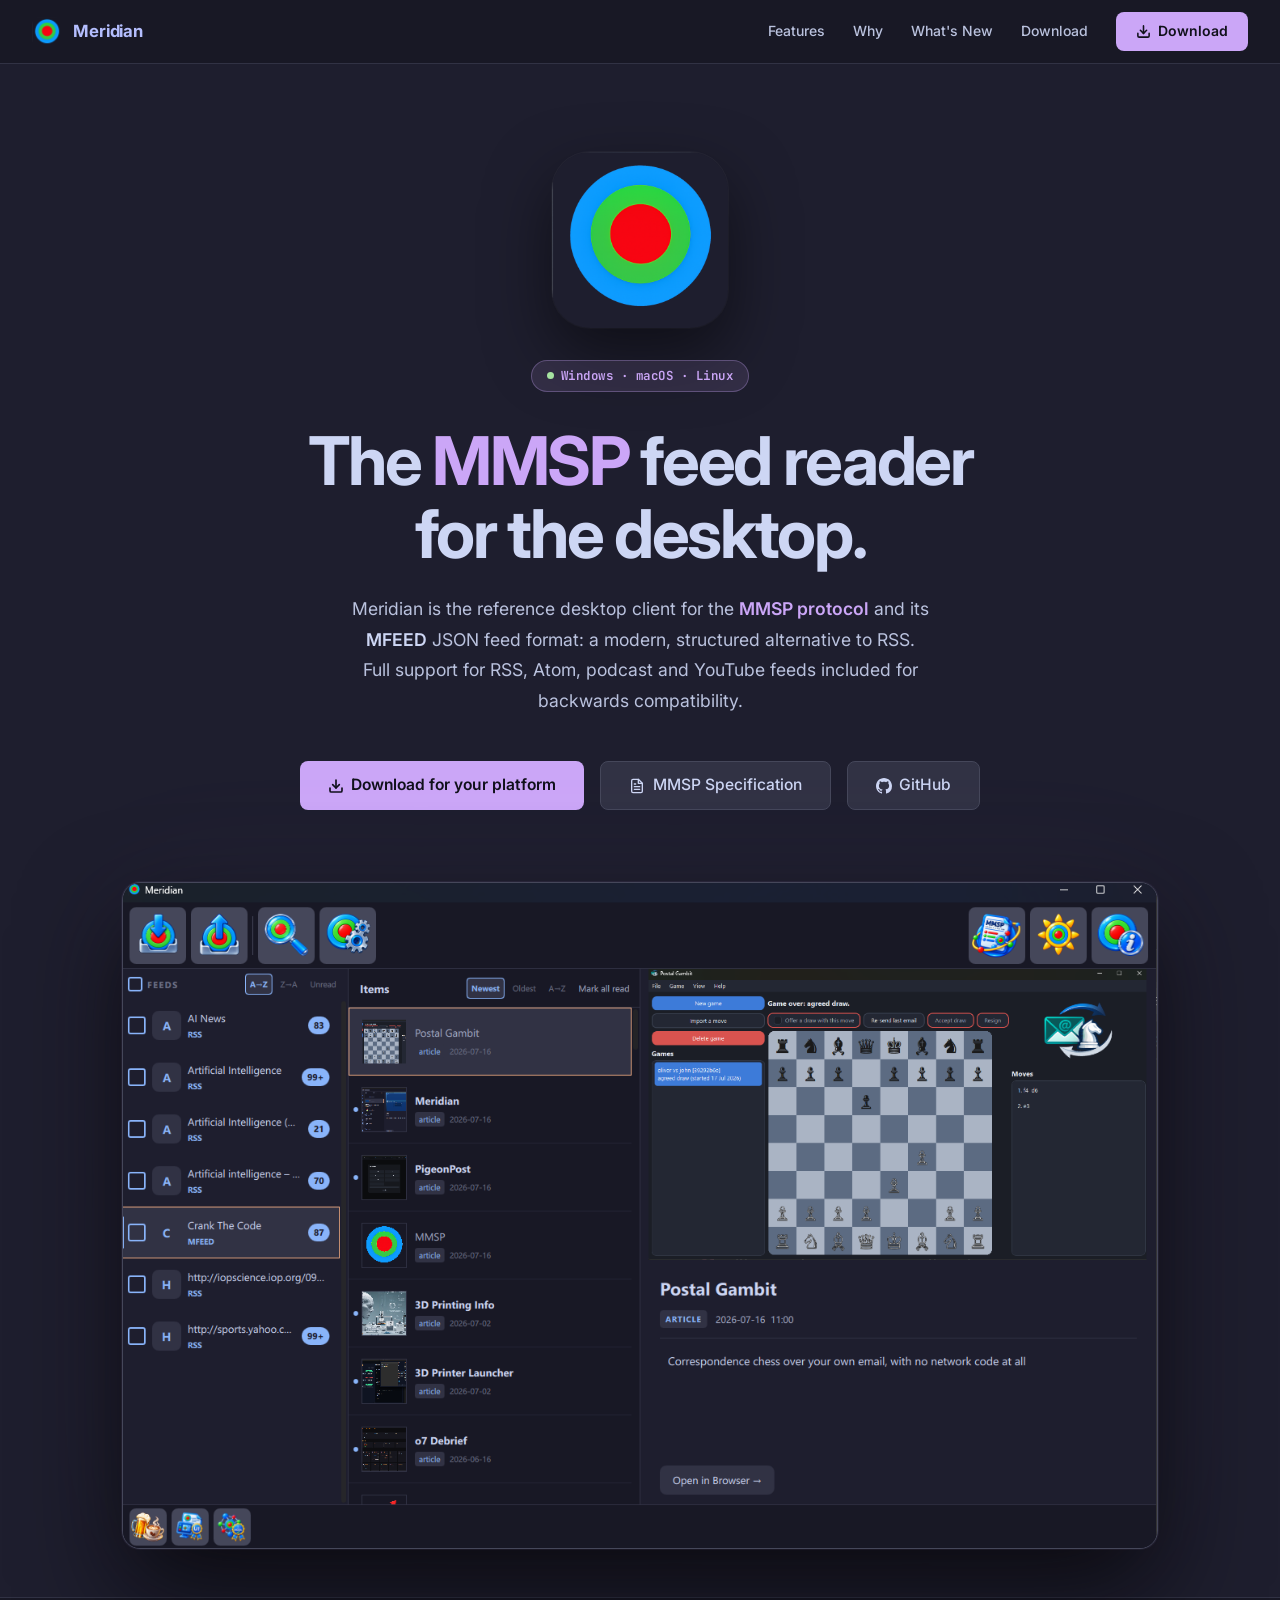
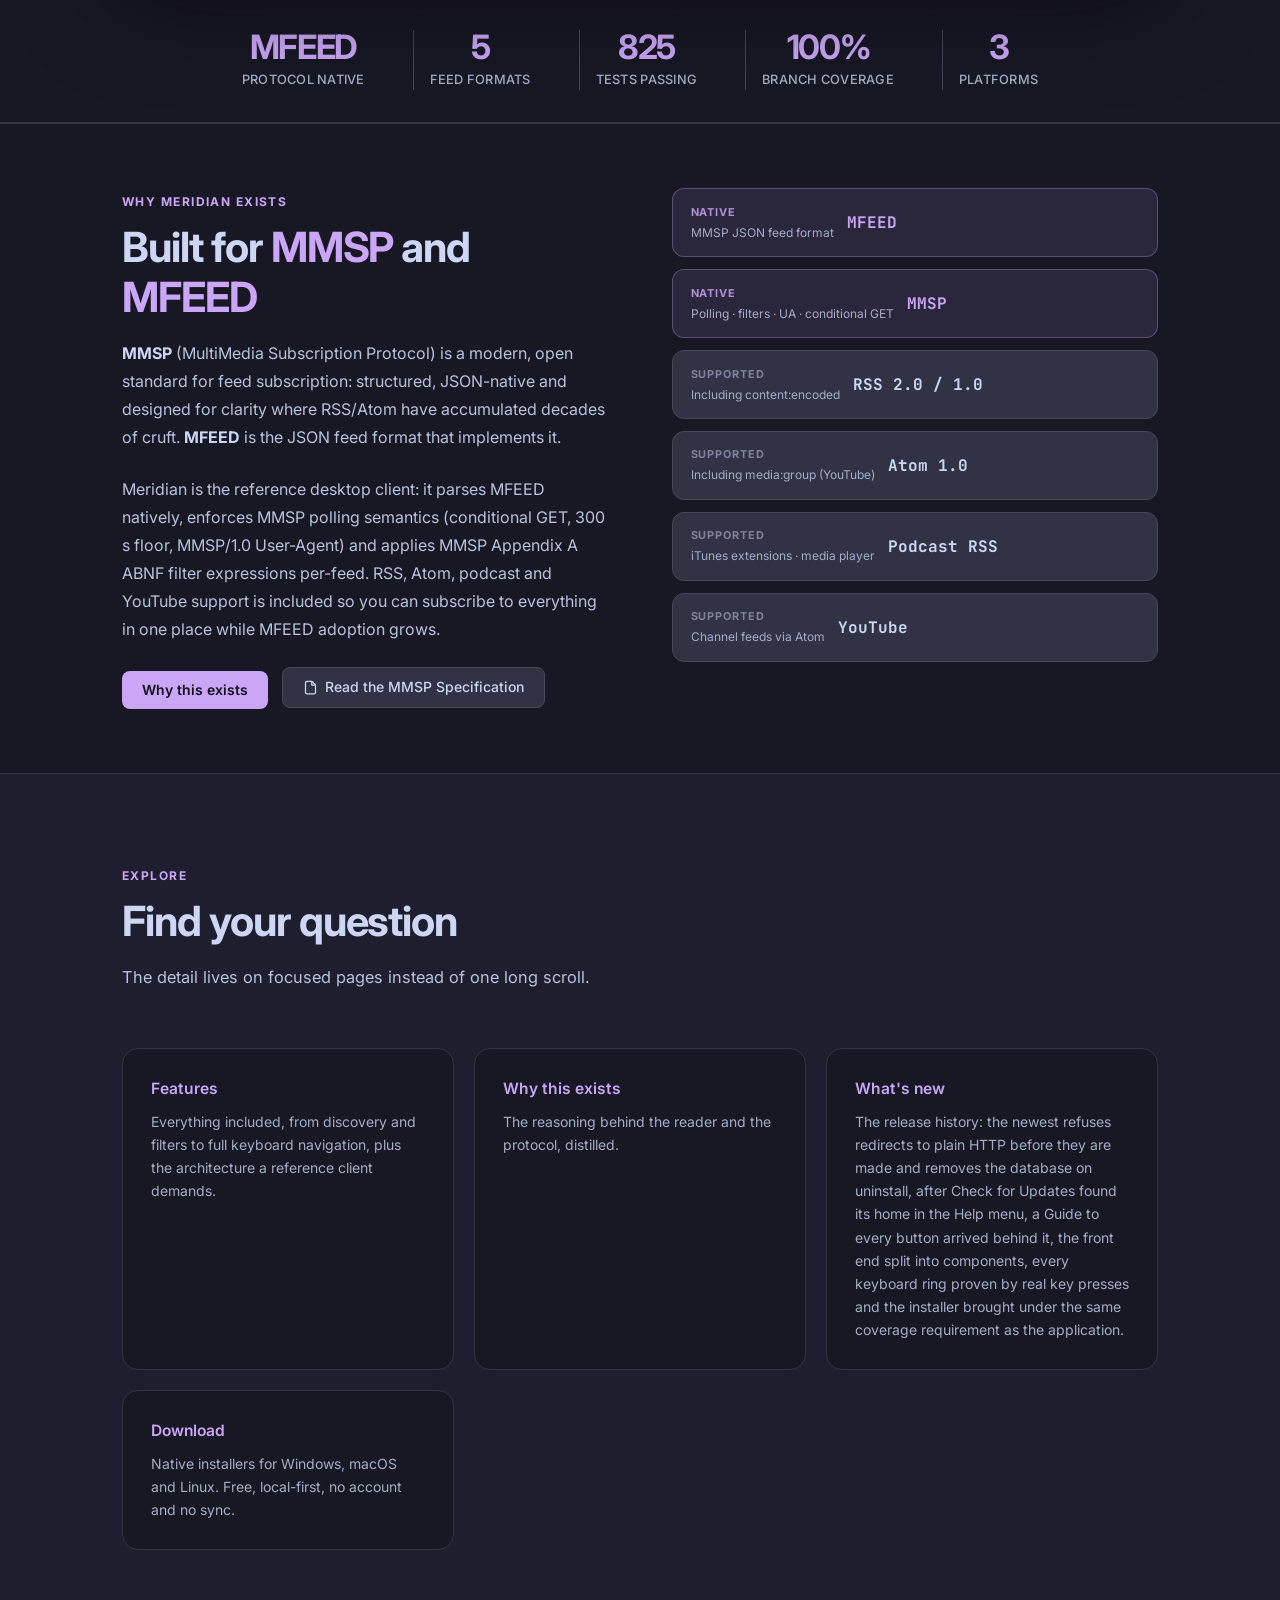
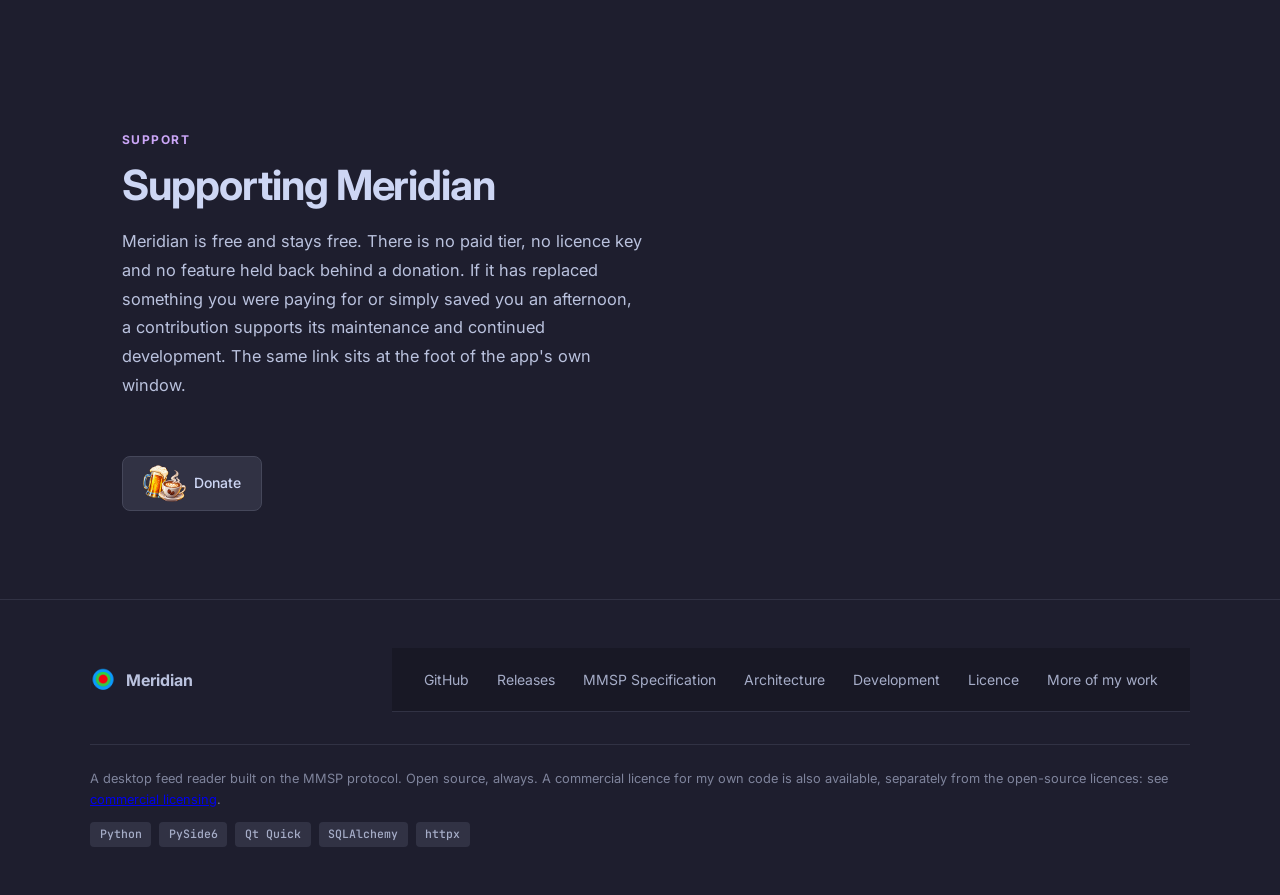
==== commit a63f0598: "Correct the test count and the site donate-mark guard and record the keep-user-data fix The suite no" ====
--- a/docs/index.html
+++ b/docs/index.html
@@ -119,7 +119,7 @@
       <div class="stat-label">Feed formats</div>
     </div>
     <div class="stat">
-      <div class="stat-value">822</div>
+      <div class="stat-value">825</div>
       <div class="stat-label">Tests passing</div>
     </div>
     <div class="stat">
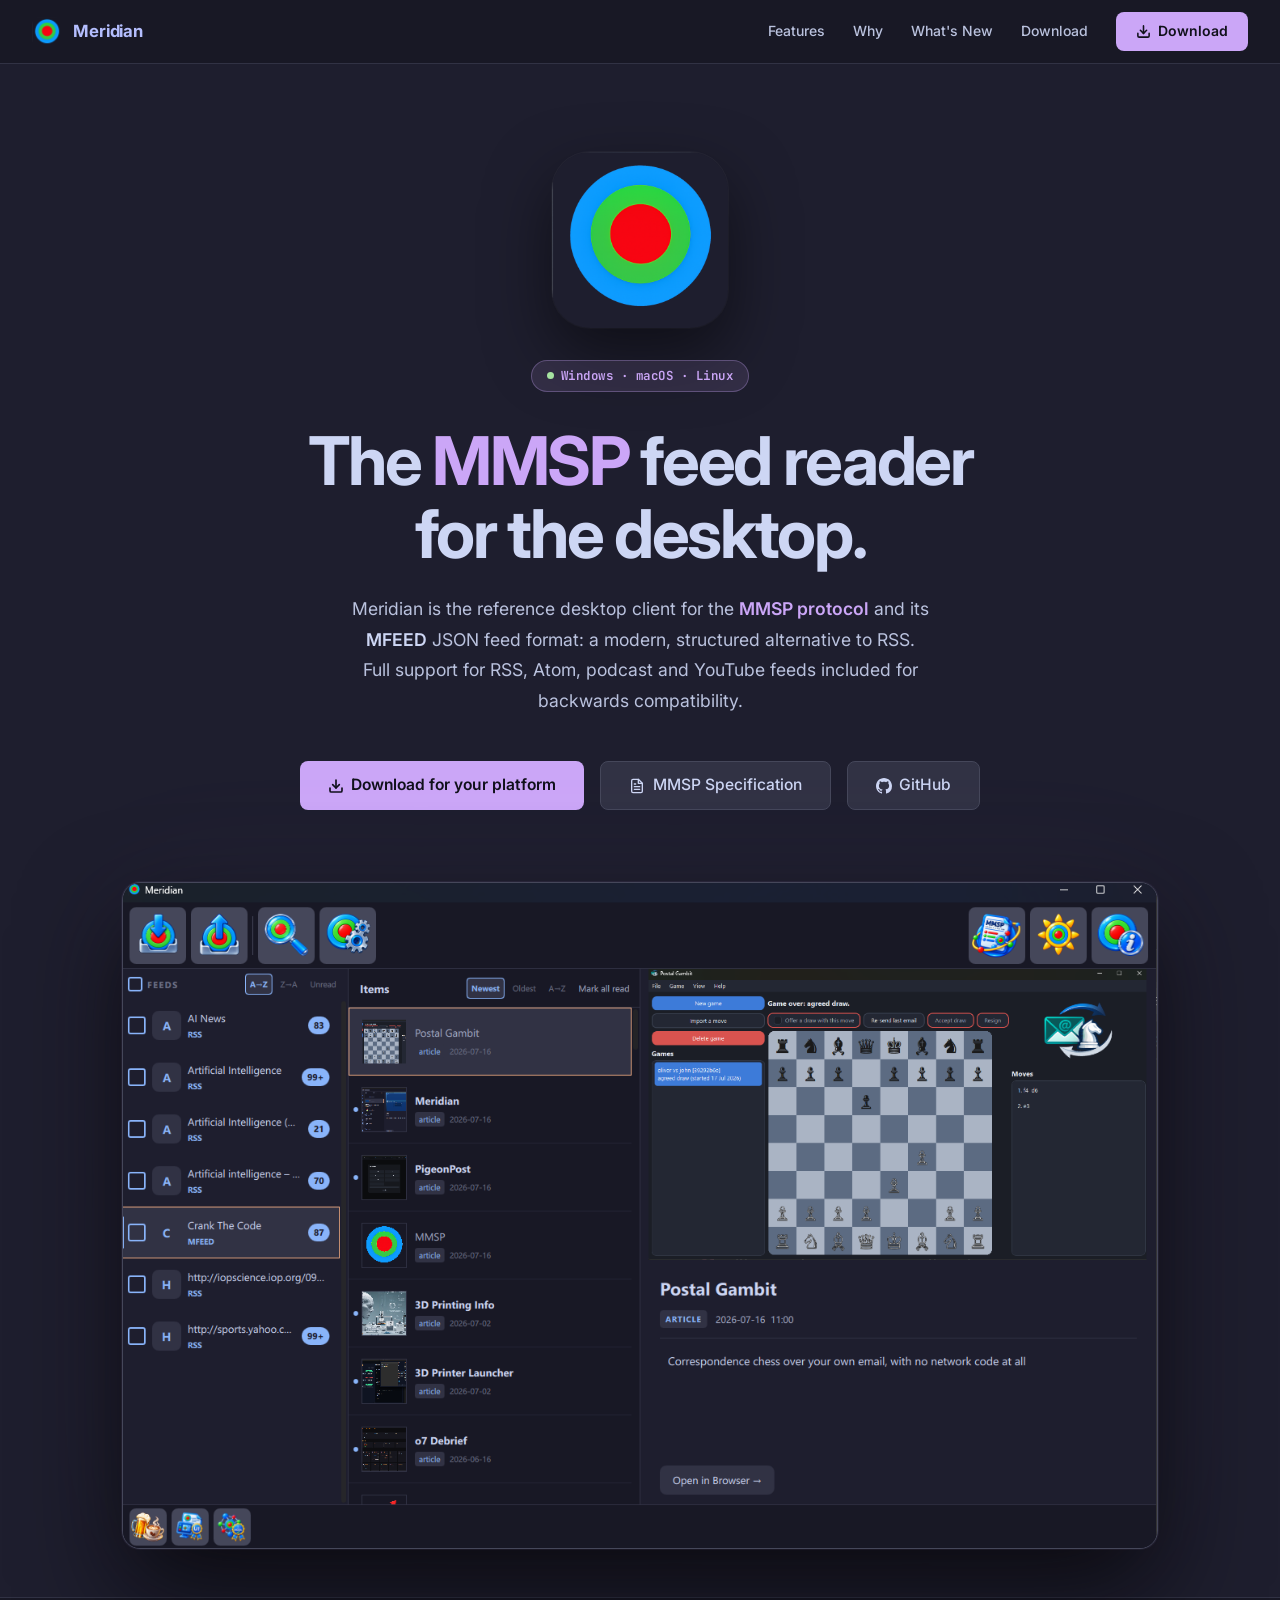
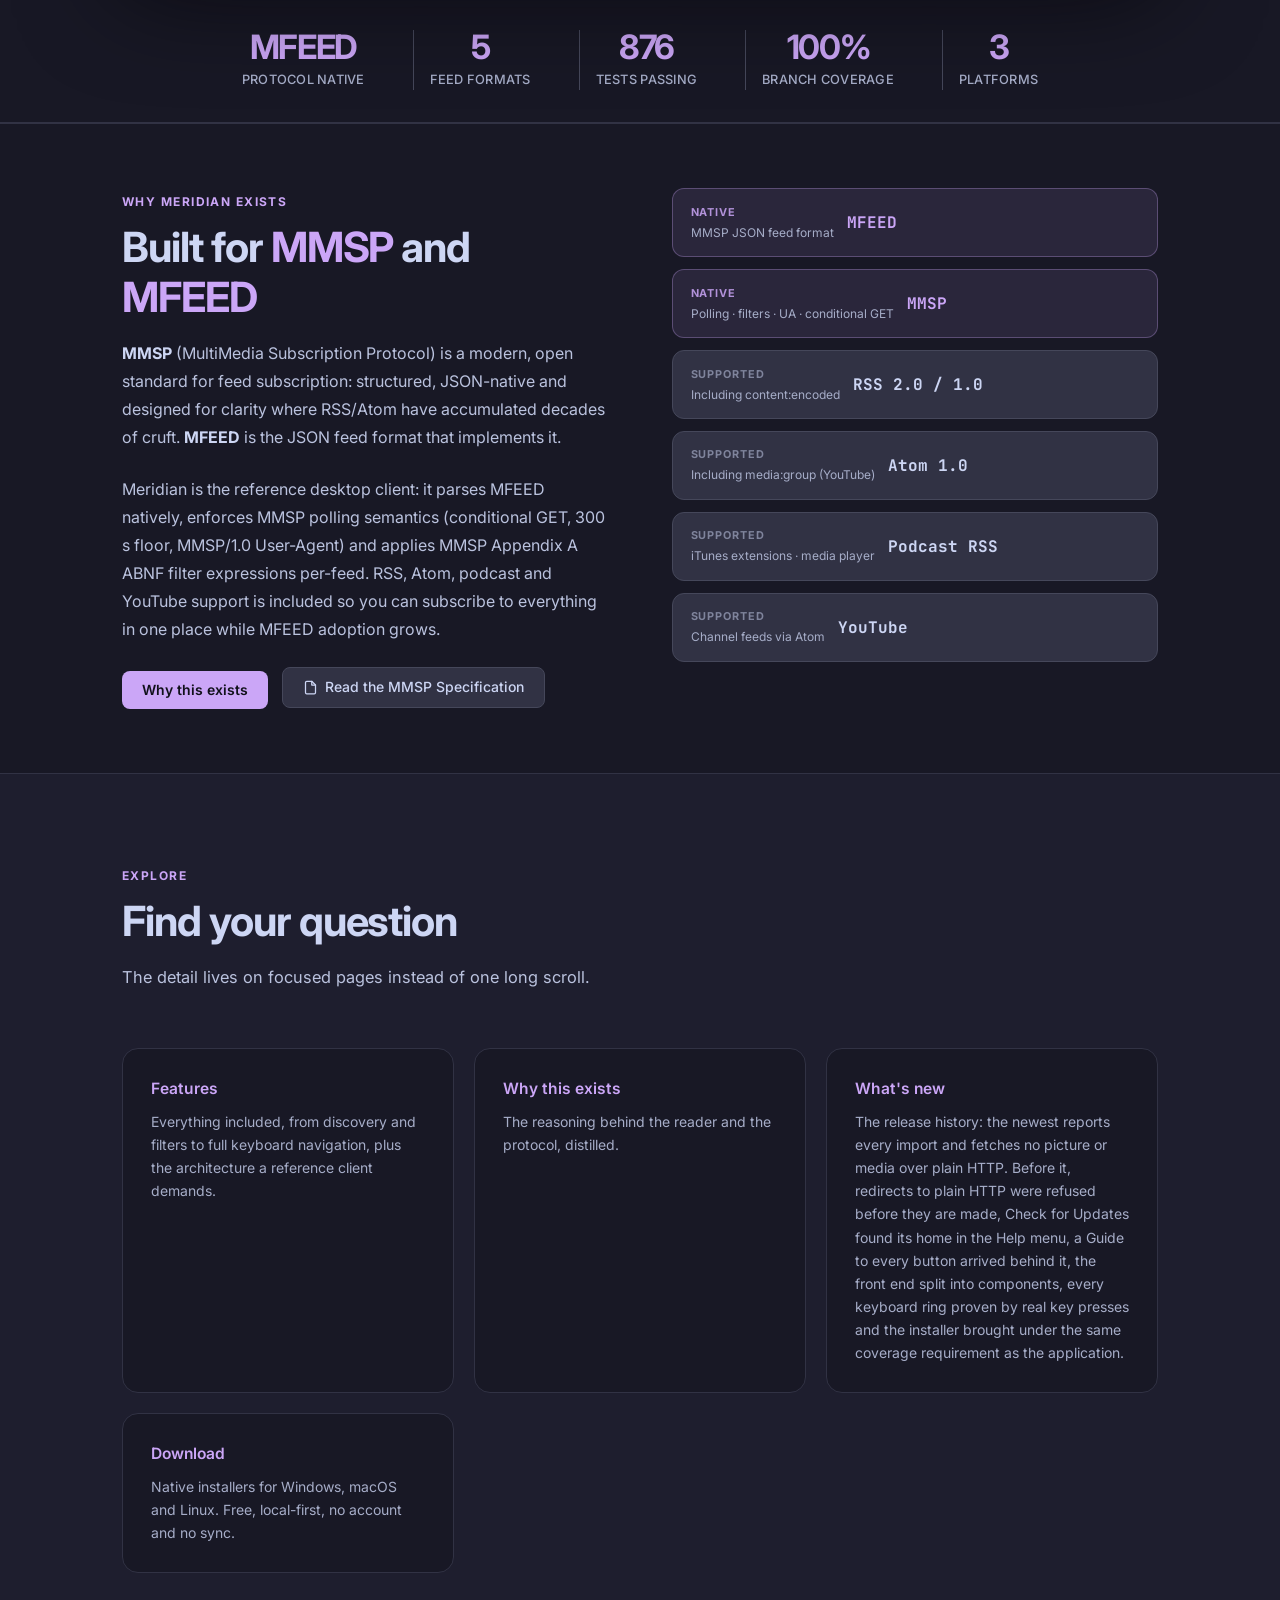
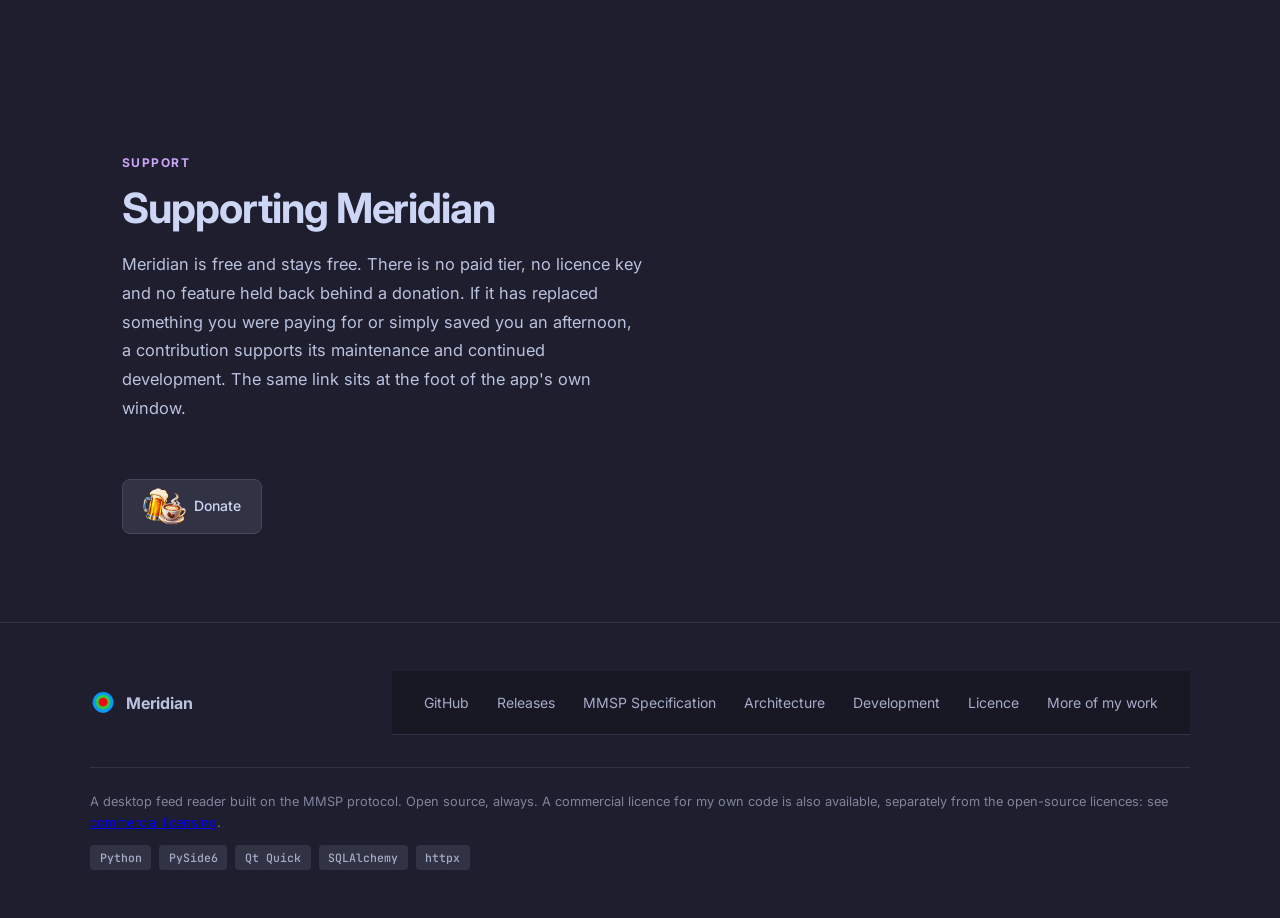
==== commit b307ba77: "Document the import report and HTTPS-only parsing, correct claims read against the code Every docume" ====
--- a/docs/index.html
+++ b/docs/index.html
@@ -119,7 +119,7 @@
       <div class="stat-label">Feed formats</div>
     </div>
     <div class="stat">
-      <div class="stat-value">825</div>
+      <div class="stat-value">876</div>
       <div class="stat-label">Tests passing</div>
     </div>
     <div class="stat">
@@ -207,7 +207,7 @@
     </div>
     <div class="feat">
       <h3><a href="whats-new.html" style="color:var(--mauve);text-decoration:none;">What's new</a></h3>
-      <p>The release history: the newest refuses redirects to plain HTTP before they are made and removes the database on uninstall, after Check for Updates found its home in the Help menu, a Guide to every button arrived behind it, the front end split into components, every keyboard ring proven by real key presses and the installer brought under the same coverage requirement as the application.</p>
+      <p>The release history: the newest reports every import and fetches no picture or media over plain HTTP. Before it, redirects to plain HTTP were refused before they are made, Check for Updates found its home in the Help menu, a Guide to every button arrived behind it, the front end split into components, every keyboard ring proven by real key presses and the installer brought under the same coverage requirement as the application.</p>
     </div>
     <div class="feat">
       <h3><a href="download.html" style="color:var(--mauve);text-decoration:none;">Download</a></h3>
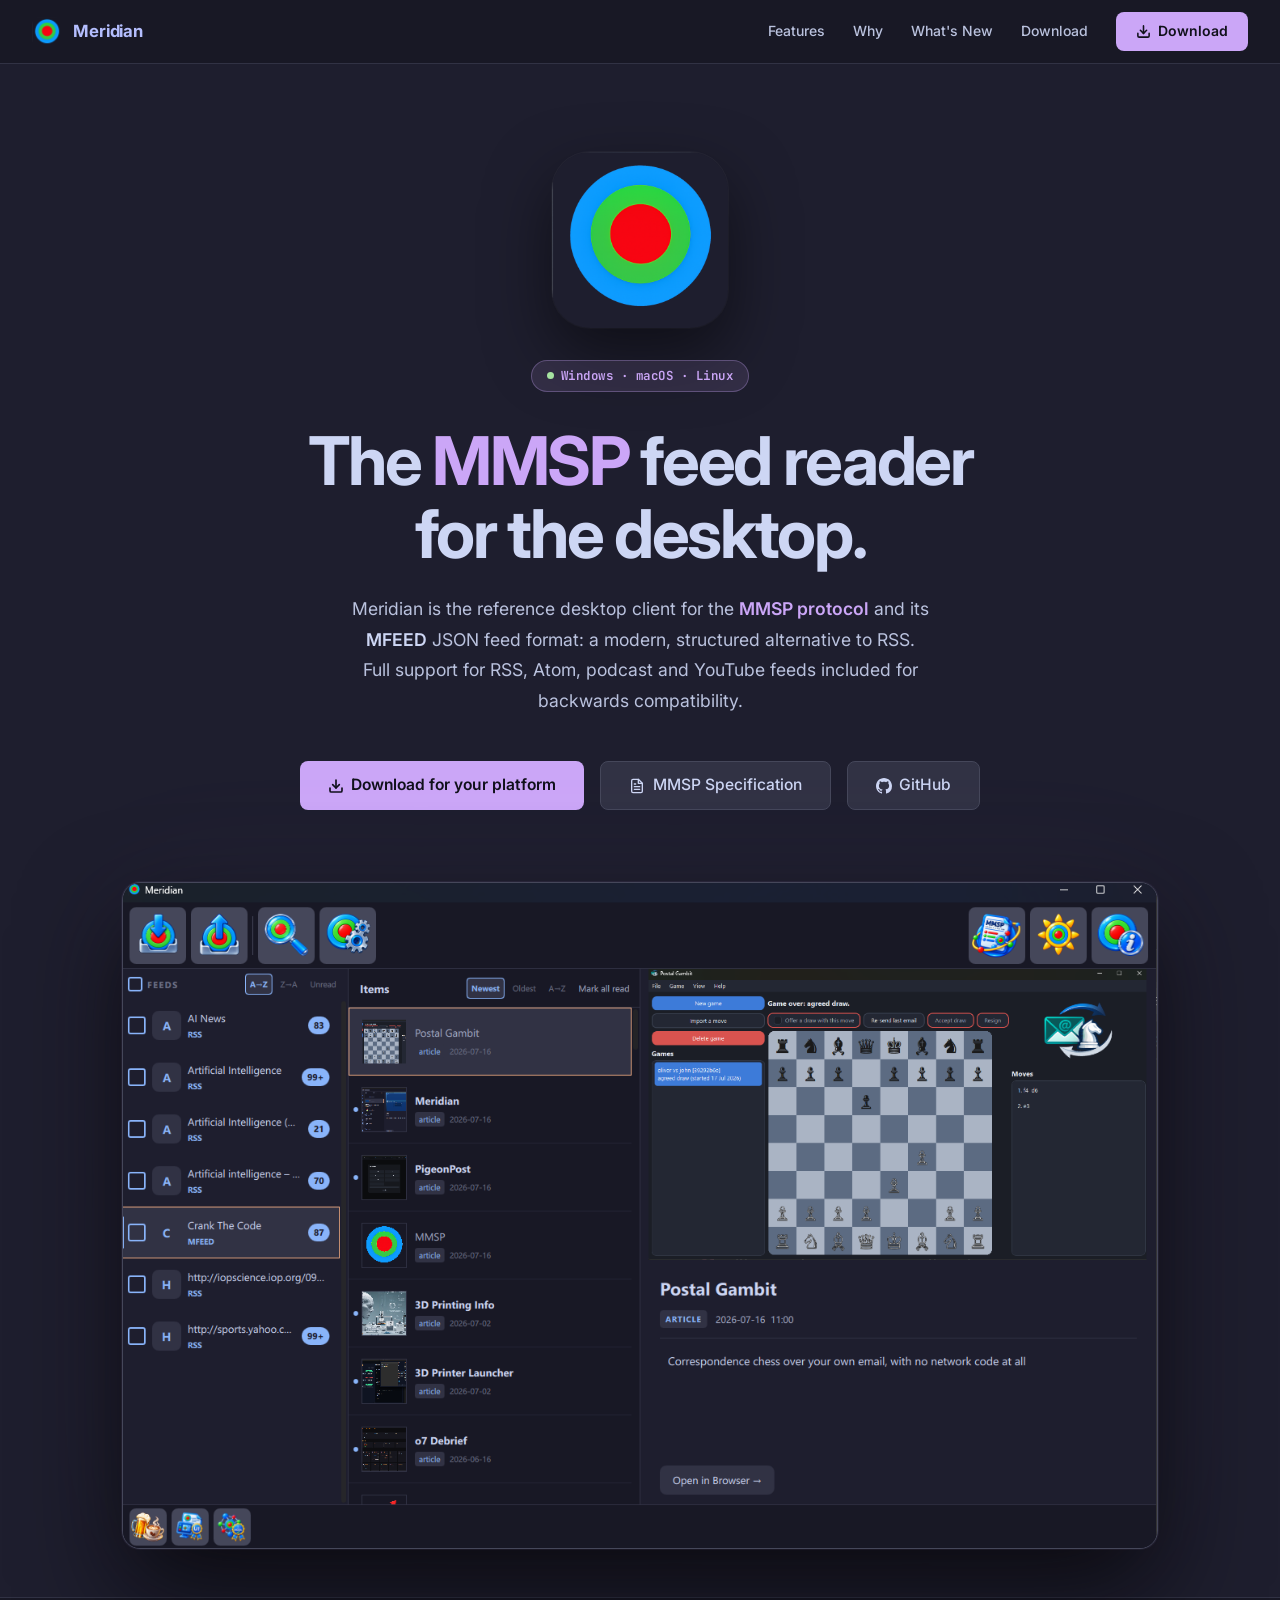
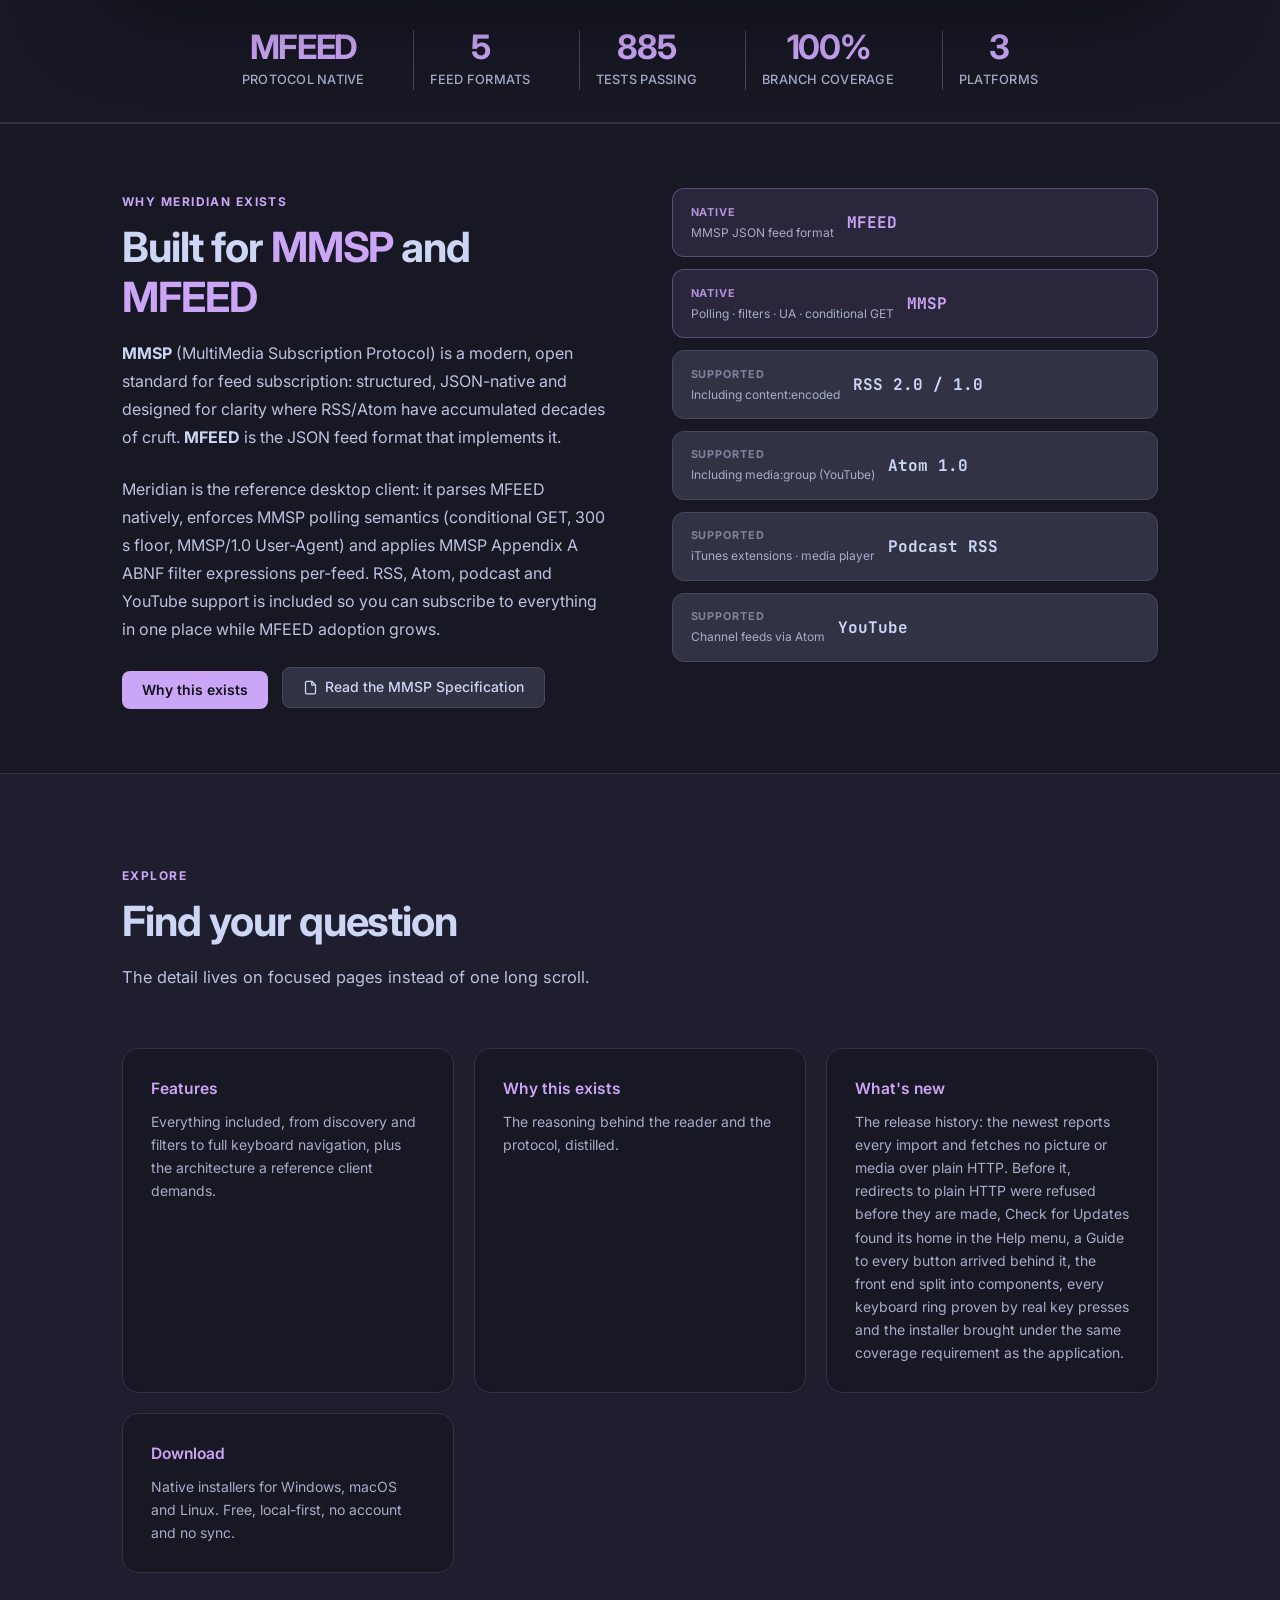
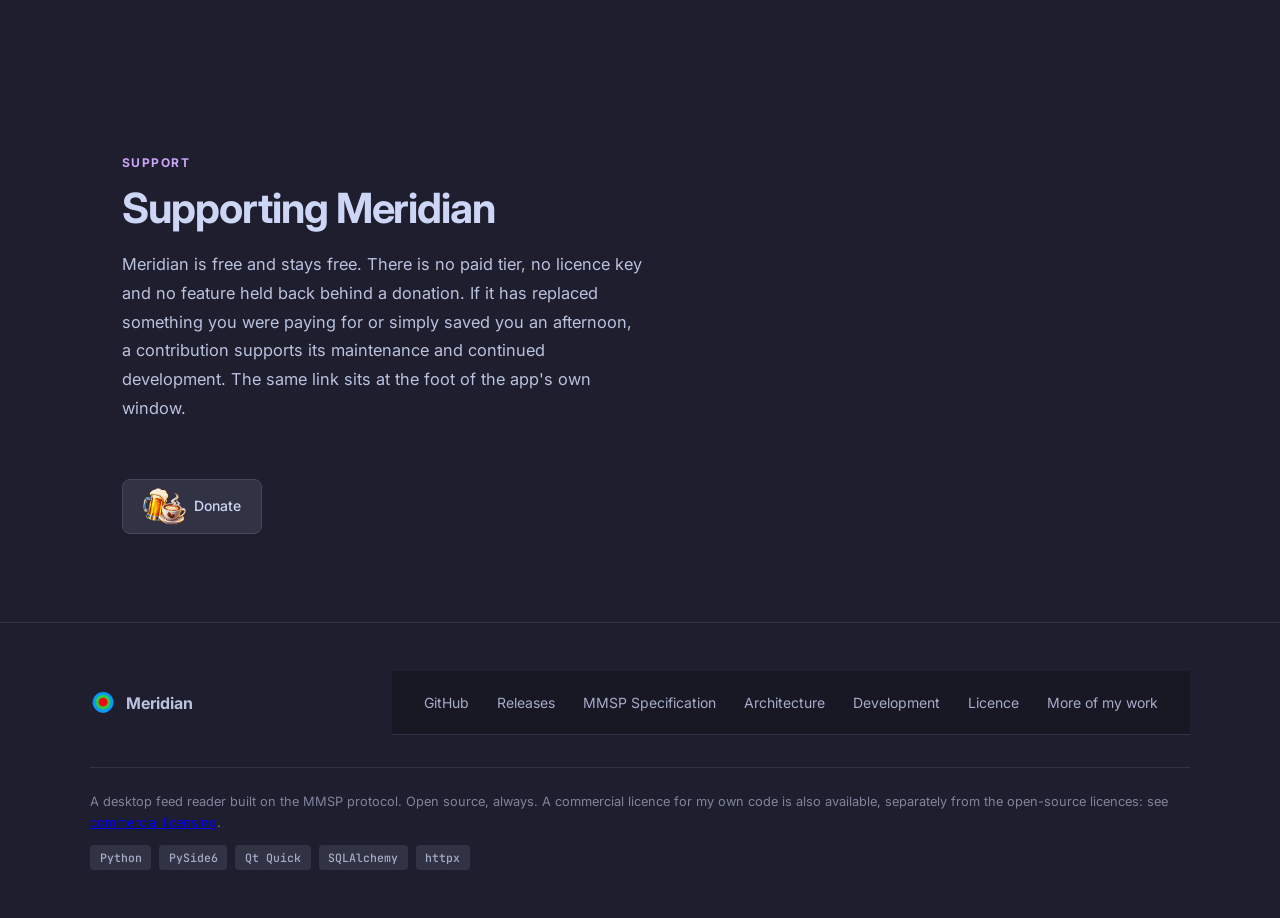
==== commit 0241d809: "Pin each of the six ways out to one home with a structural test Networking imports are allowed only " ====
--- a/docs/index.html
+++ b/docs/index.html
@@ -119,7 +119,7 @@
       <div class="stat-label">Feed formats</div>
     </div>
     <div class="stat">
-      <div class="stat-value">876</div>
+      <div class="stat-value">885</div>
       <div class="stat-label">Tests passing</div>
     </div>
     <div class="stat">
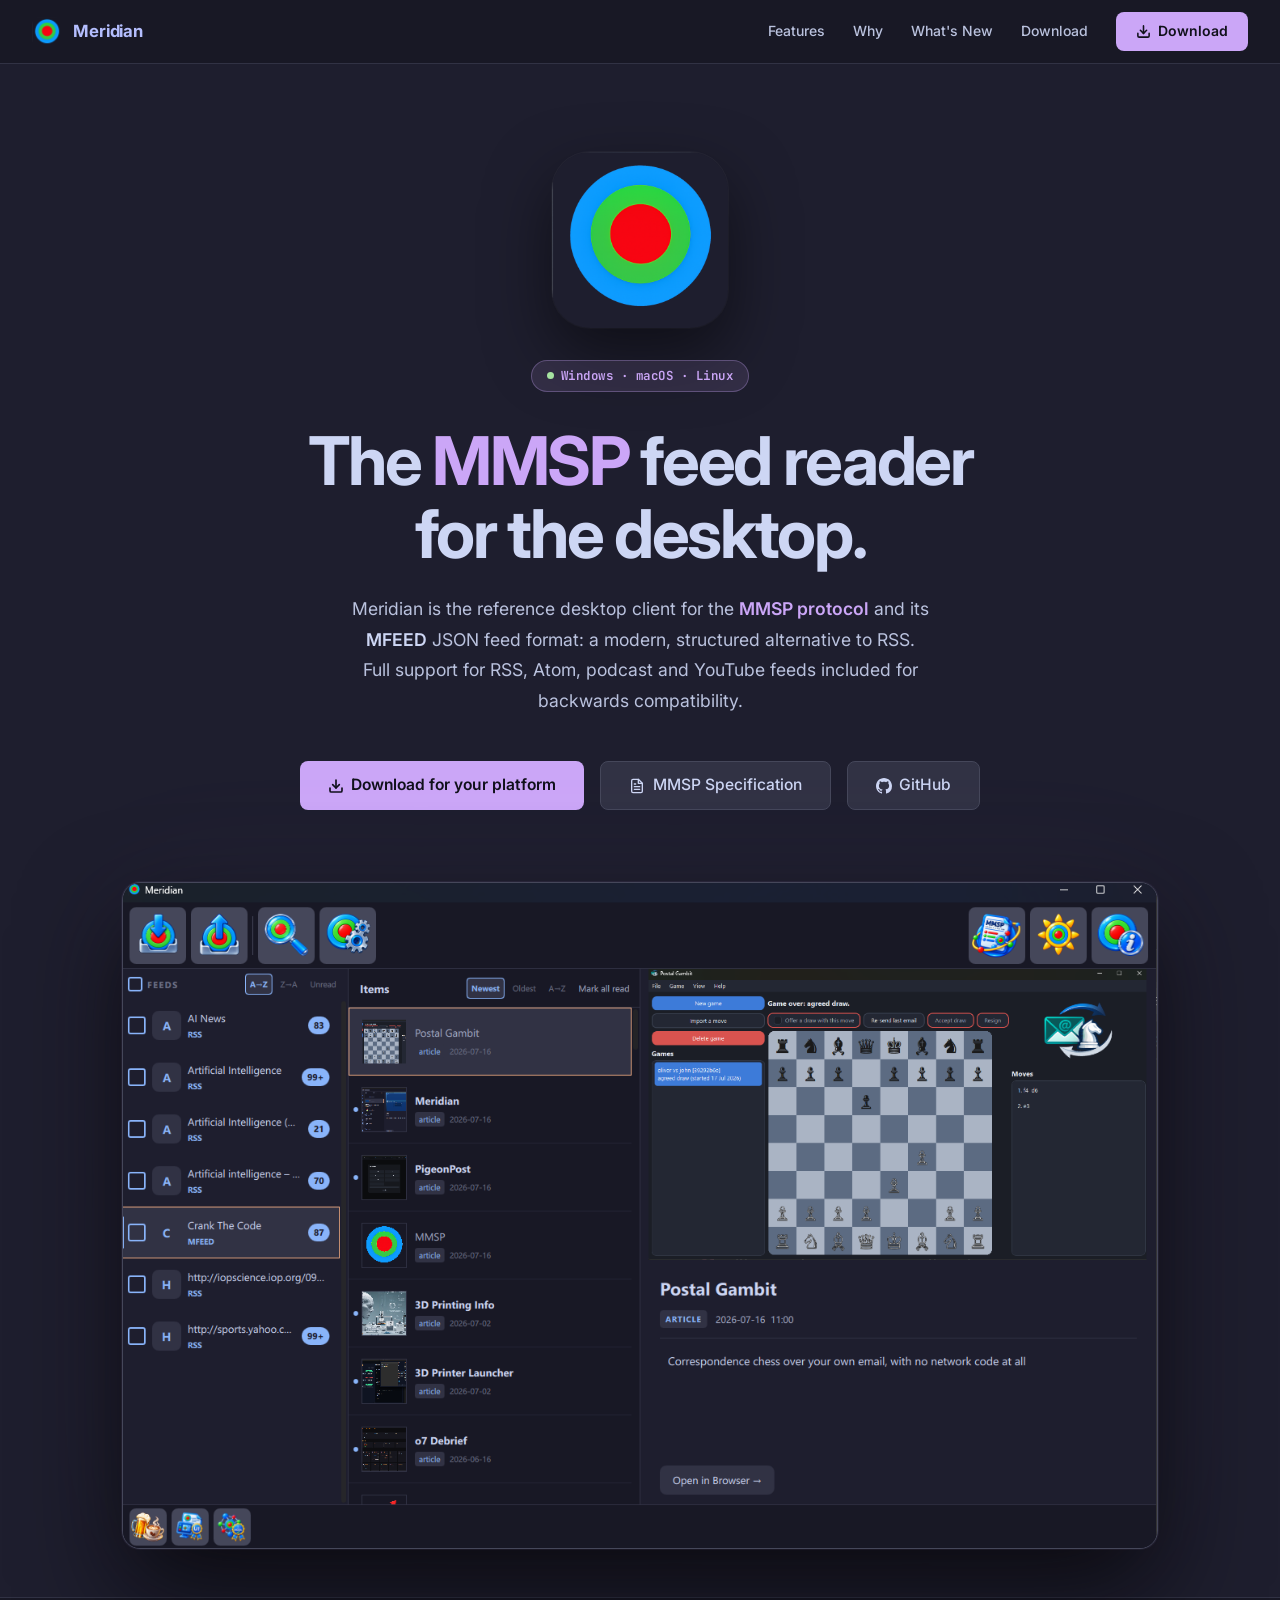
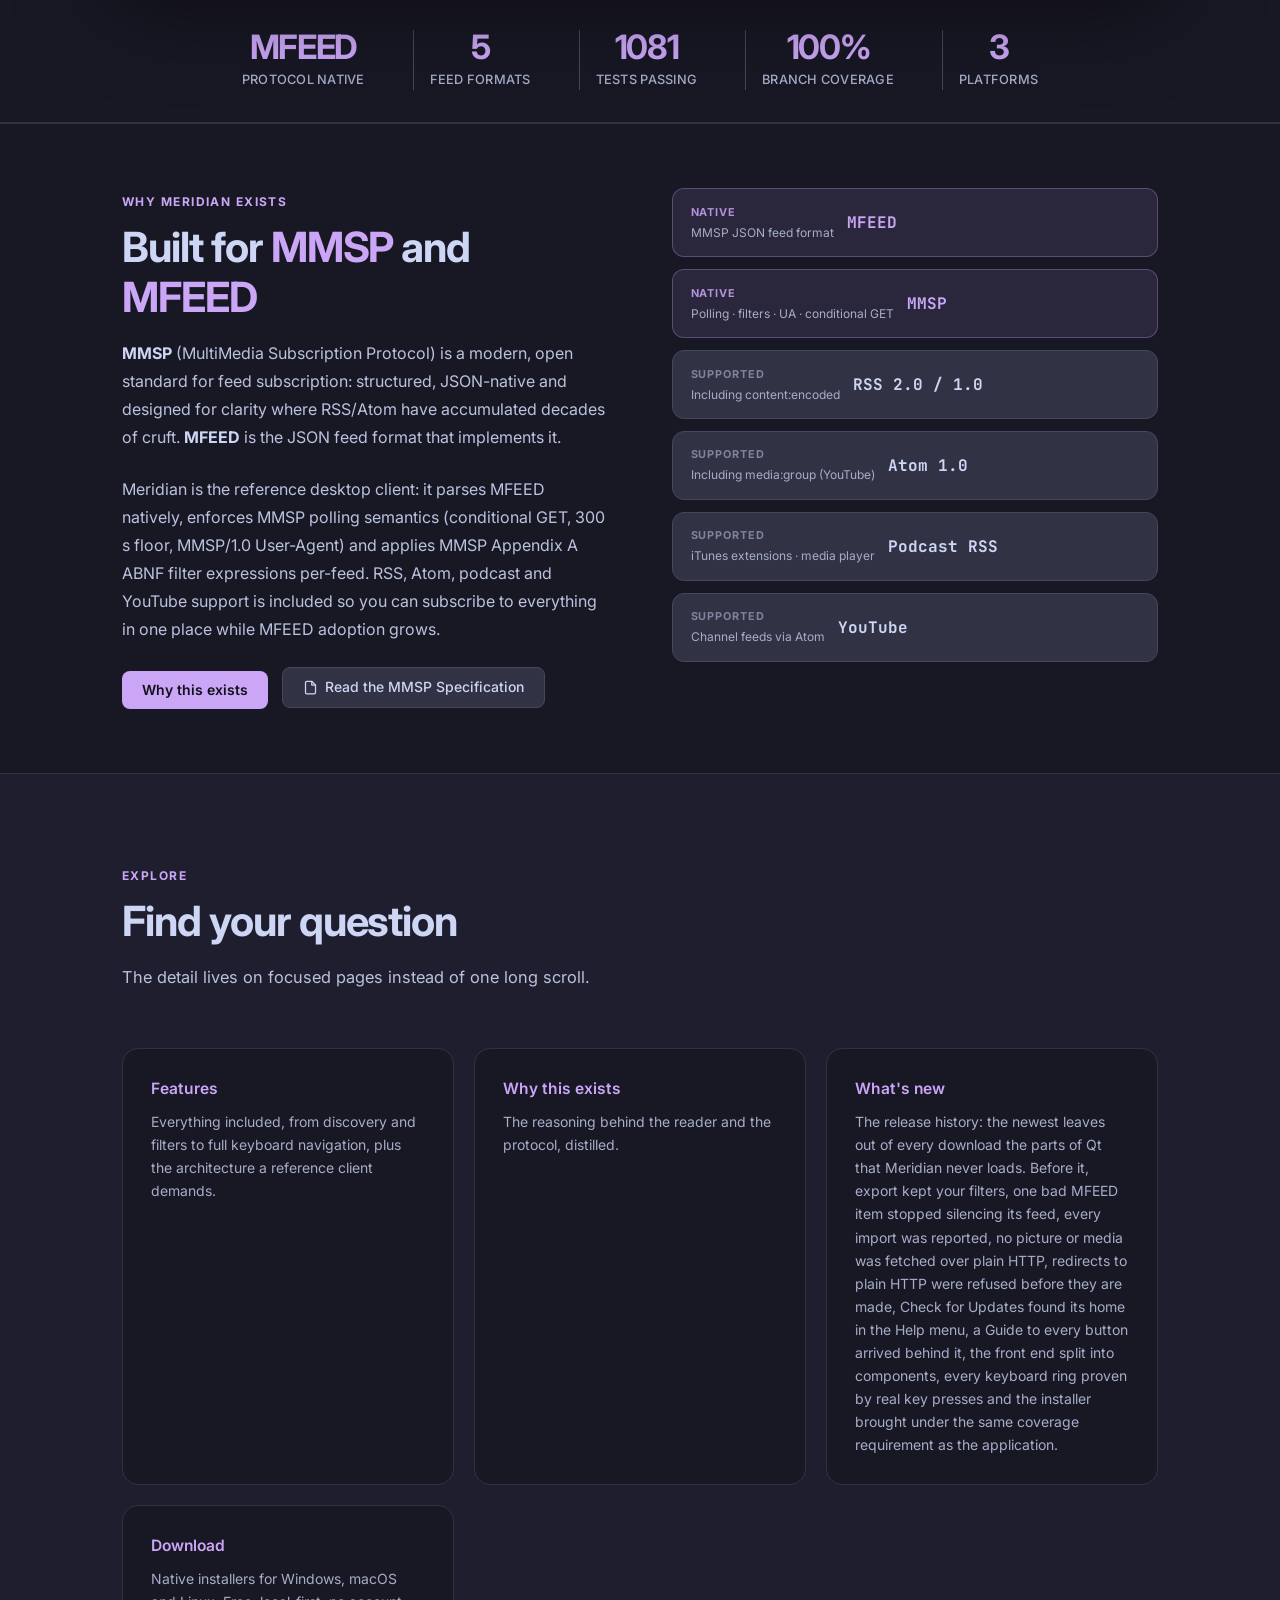
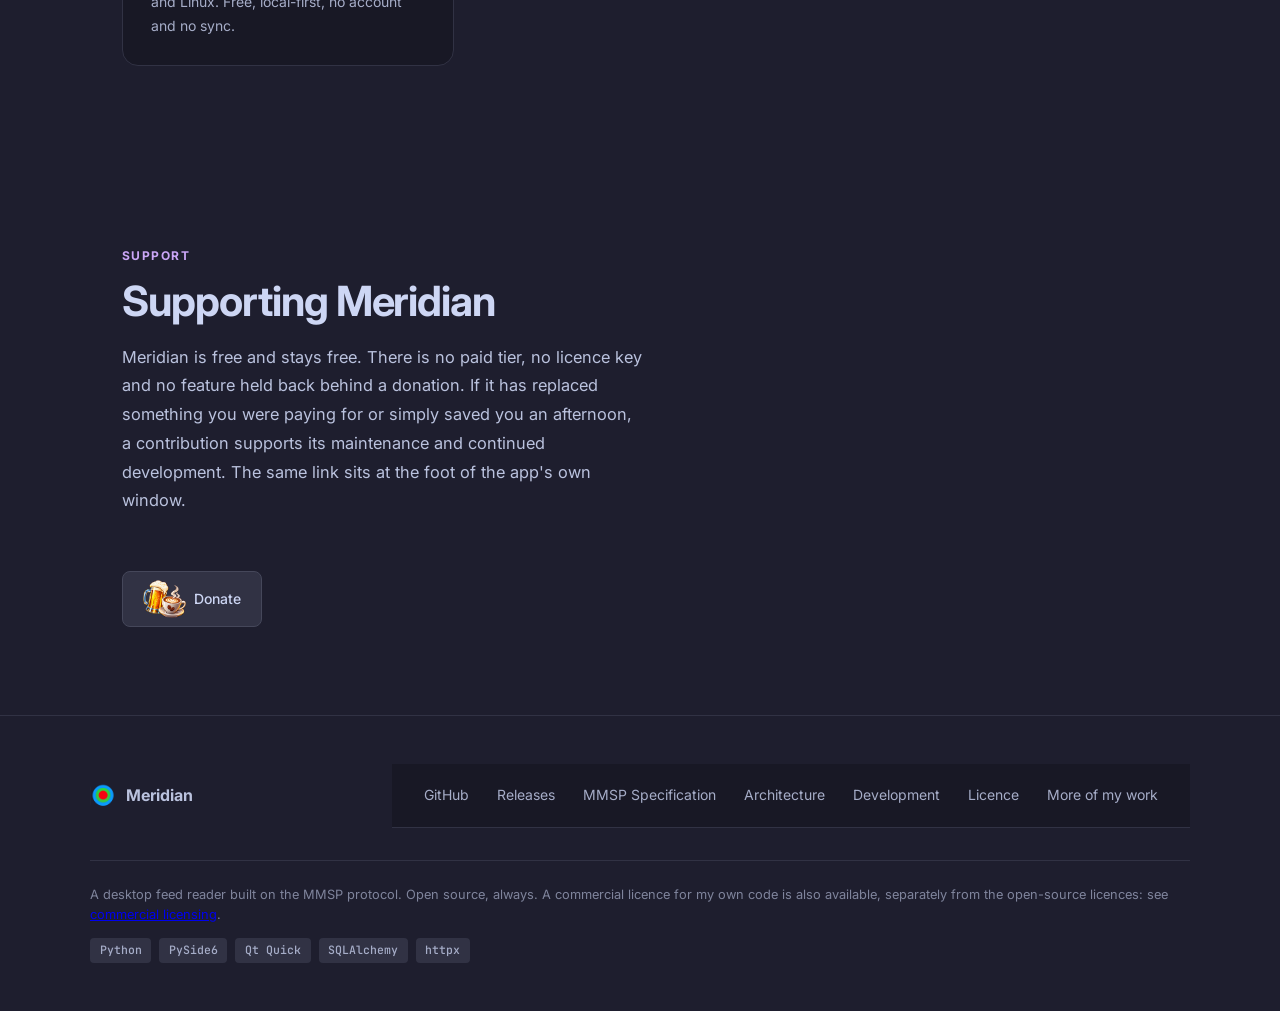
==== commit c33f0426: "Bump the minor version for smaller bundles and refresh the docs against the code Records the bundle " ====
--- a/docs/index.html
+++ b/docs/index.html
@@ -47,6 +47,8 @@
   <link rel="preconnect" href="https://fonts.gstatic.com" crossorigin>
   <link href="https://fonts.googleapis.com/css2?family=Inter:opsz,wght@14..32,300;14..32,400;14..32,500;14..32,600;14..32,700&family=JetBrains+Mono:wght@400;500&display=swap" rel="stylesheet">
   <link rel="stylesheet" href="styles.css?v=136b6f3849">
+<script>window.goatcounter = {path: function (p) { return location.host + p }}</script>
+<script data-goatcounter="https://oernster.goatcounter.com/count" async src="https://gc.zgo.at/count.js"></script>
 </head>
 <body>
 
@@ -119,7 +121,7 @@
       <div class="stat-label">Feed formats</div>
     </div>
     <div class="stat">
-      <div class="stat-value">885</div>
+      <div class="stat-value">1081</div>
       <div class="stat-label">Tests passing</div>
     </div>
     <div class="stat">
@@ -207,7 +209,7 @@
     </div>
     <div class="feat">
       <h3><a href="whats-new.html" style="color:var(--mauve);text-decoration:none;">What's new</a></h3>
-      <p>The release history: the newest reports every import and fetches no picture or media over plain HTTP. Before it, redirects to plain HTTP were refused before they are made, Check for Updates found its home in the Help menu, a Guide to every button arrived behind it, the front end split into components, every keyboard ring proven by real key presses and the installer brought under the same coverage requirement as the application.</p>
+      <p>The release history: the newest leaves out of every download the parts of Qt that Meridian never loads. Before it, export kept your filters, one bad MFEED item stopped silencing its feed, every import was reported, no picture or media was fetched over plain HTTP, redirects to plain HTTP were refused before they are made, Check for Updates found its home in the Help menu, a Guide to every button arrived behind it, the front end split into components, every keyboard ring proven by real key presses and the installer brought under the same coverage requirement as the application.</p>
     </div>
     <div class="feat">
       <h3><a href="download.html" style="color:var(--mauve);text-decoration:none;">Download</a></h3>
